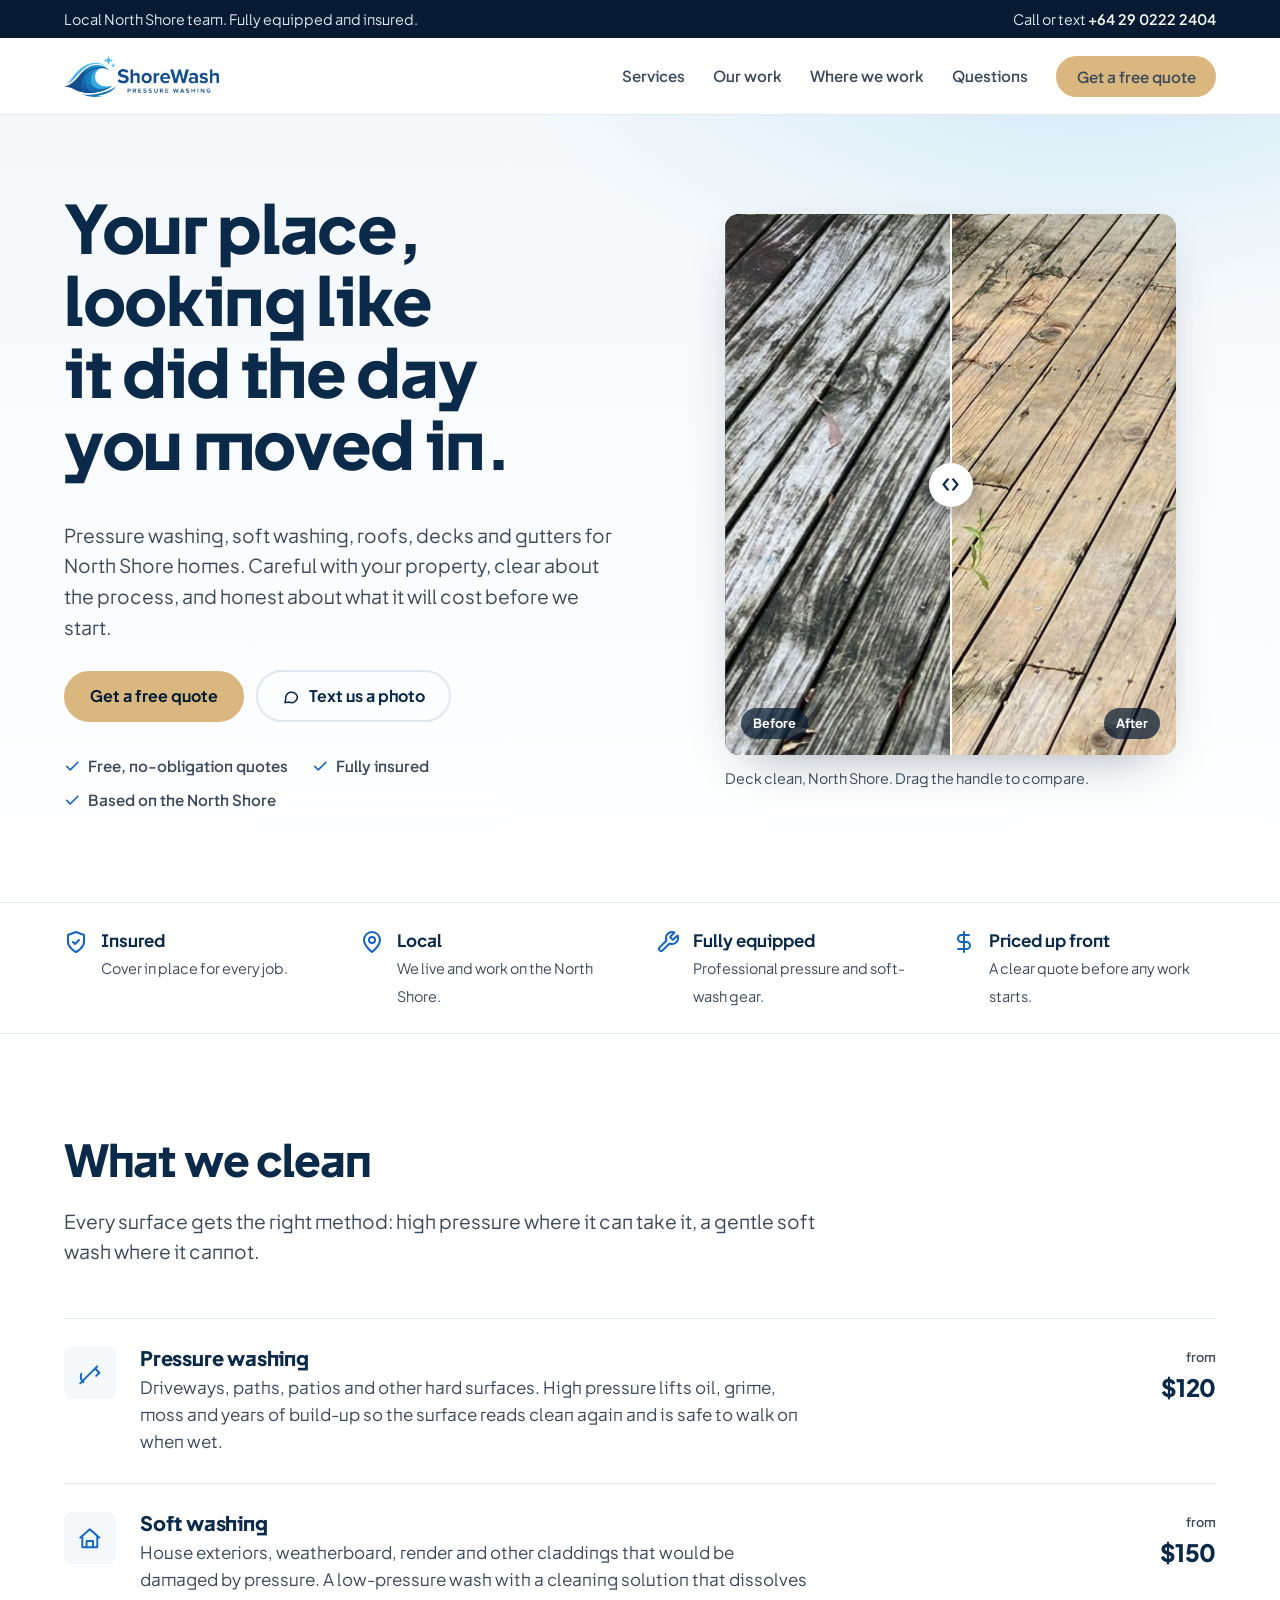
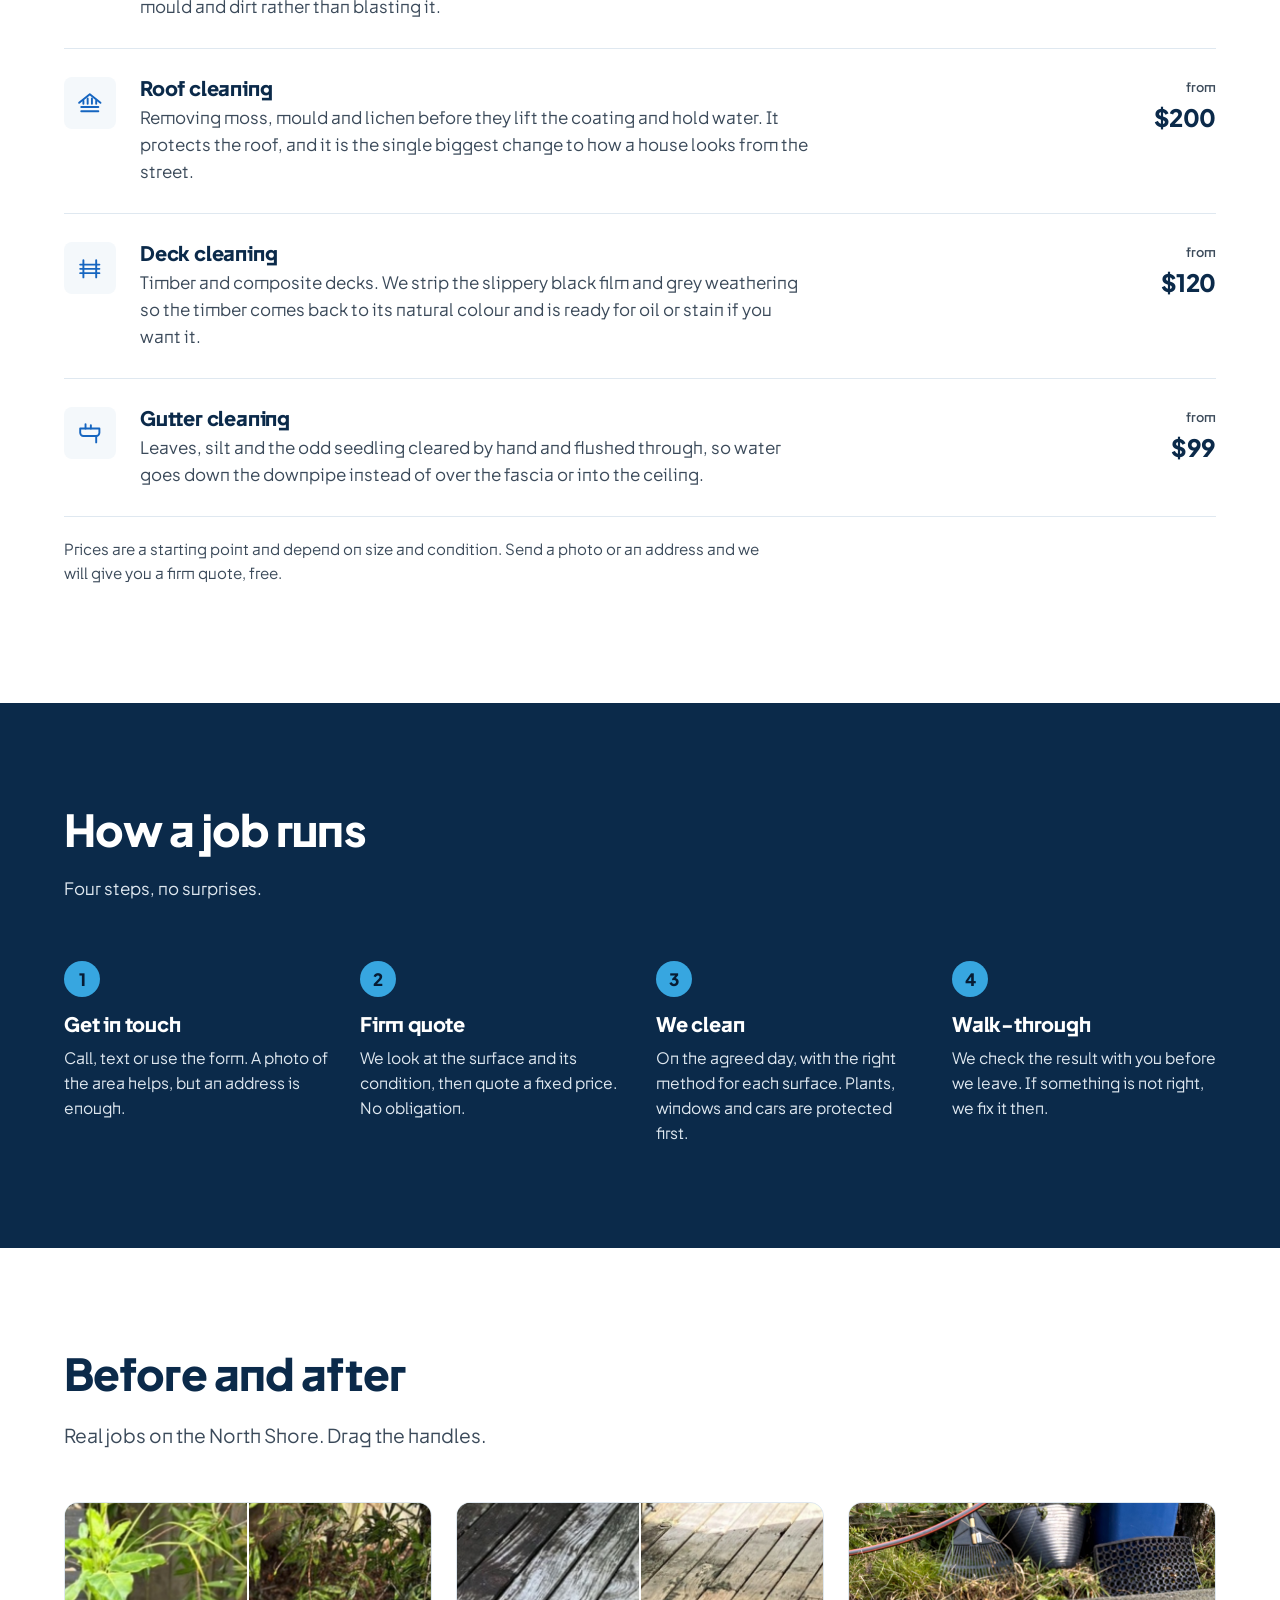
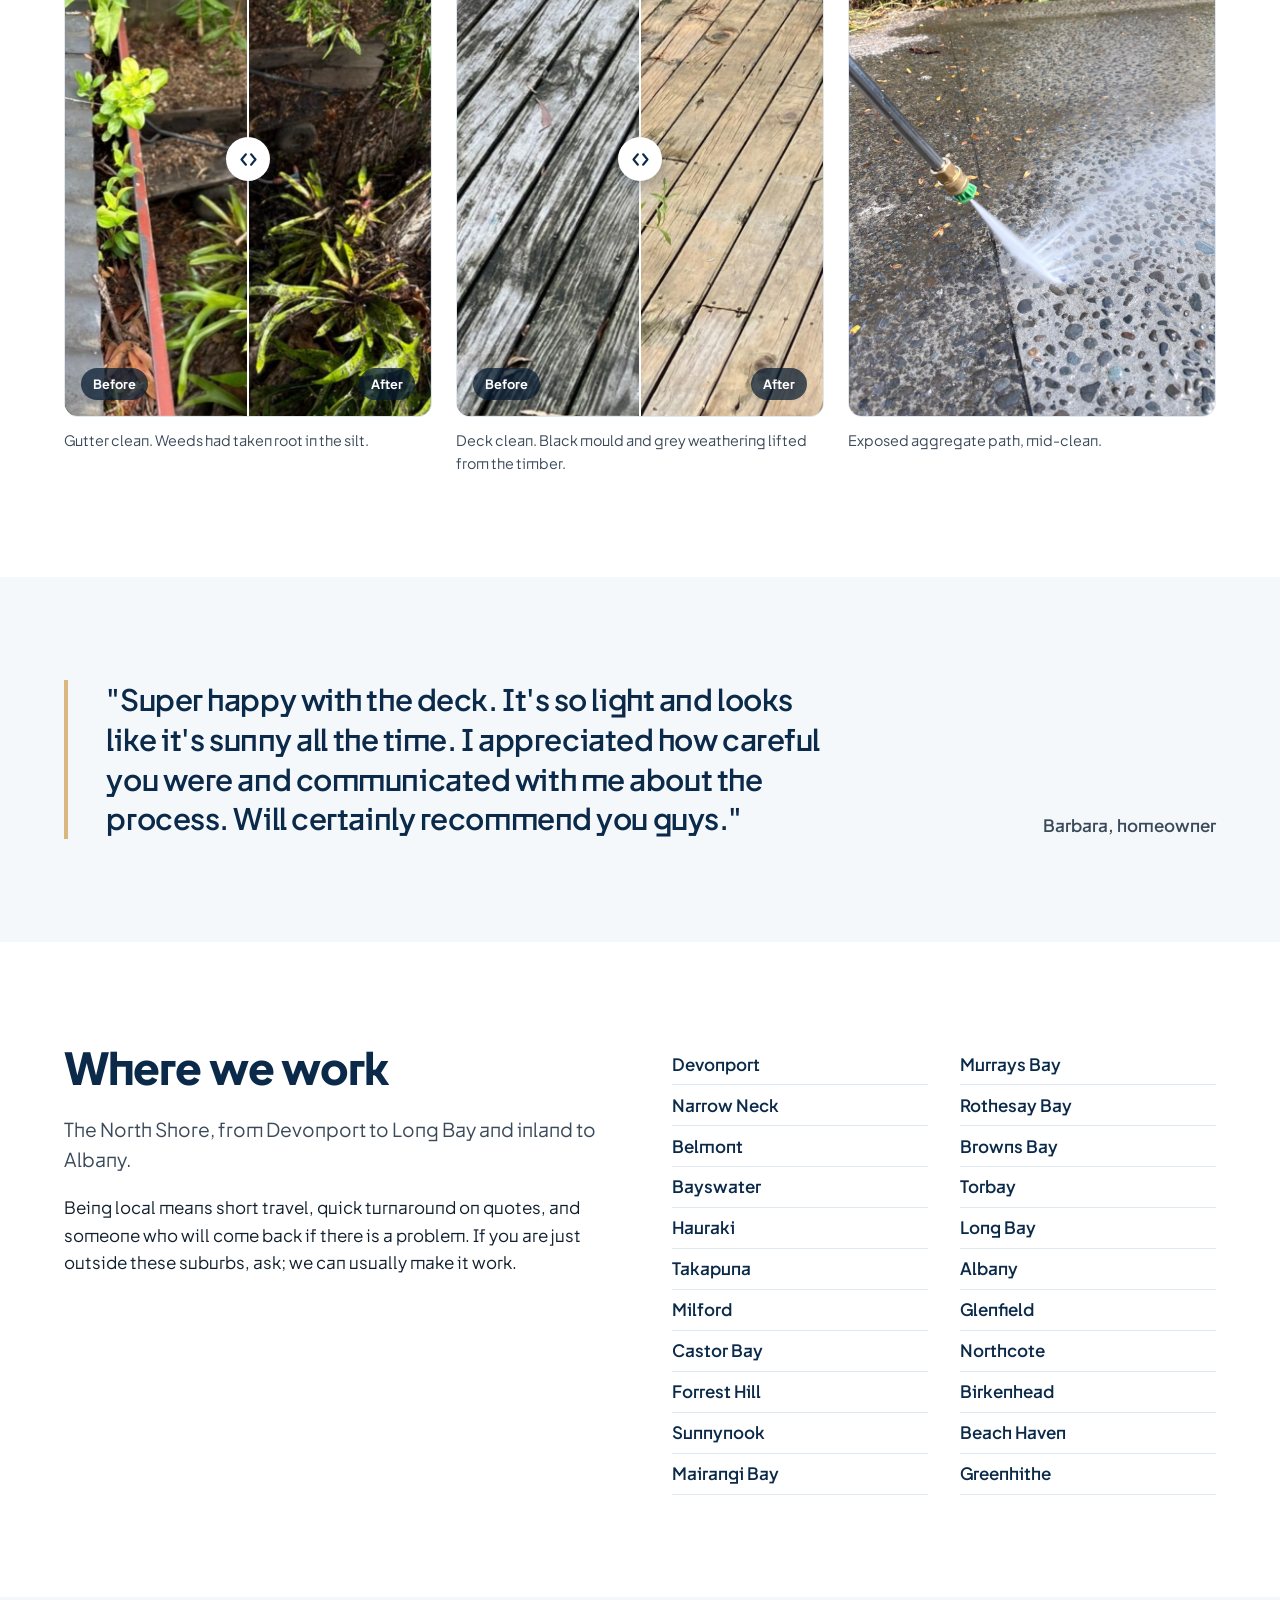
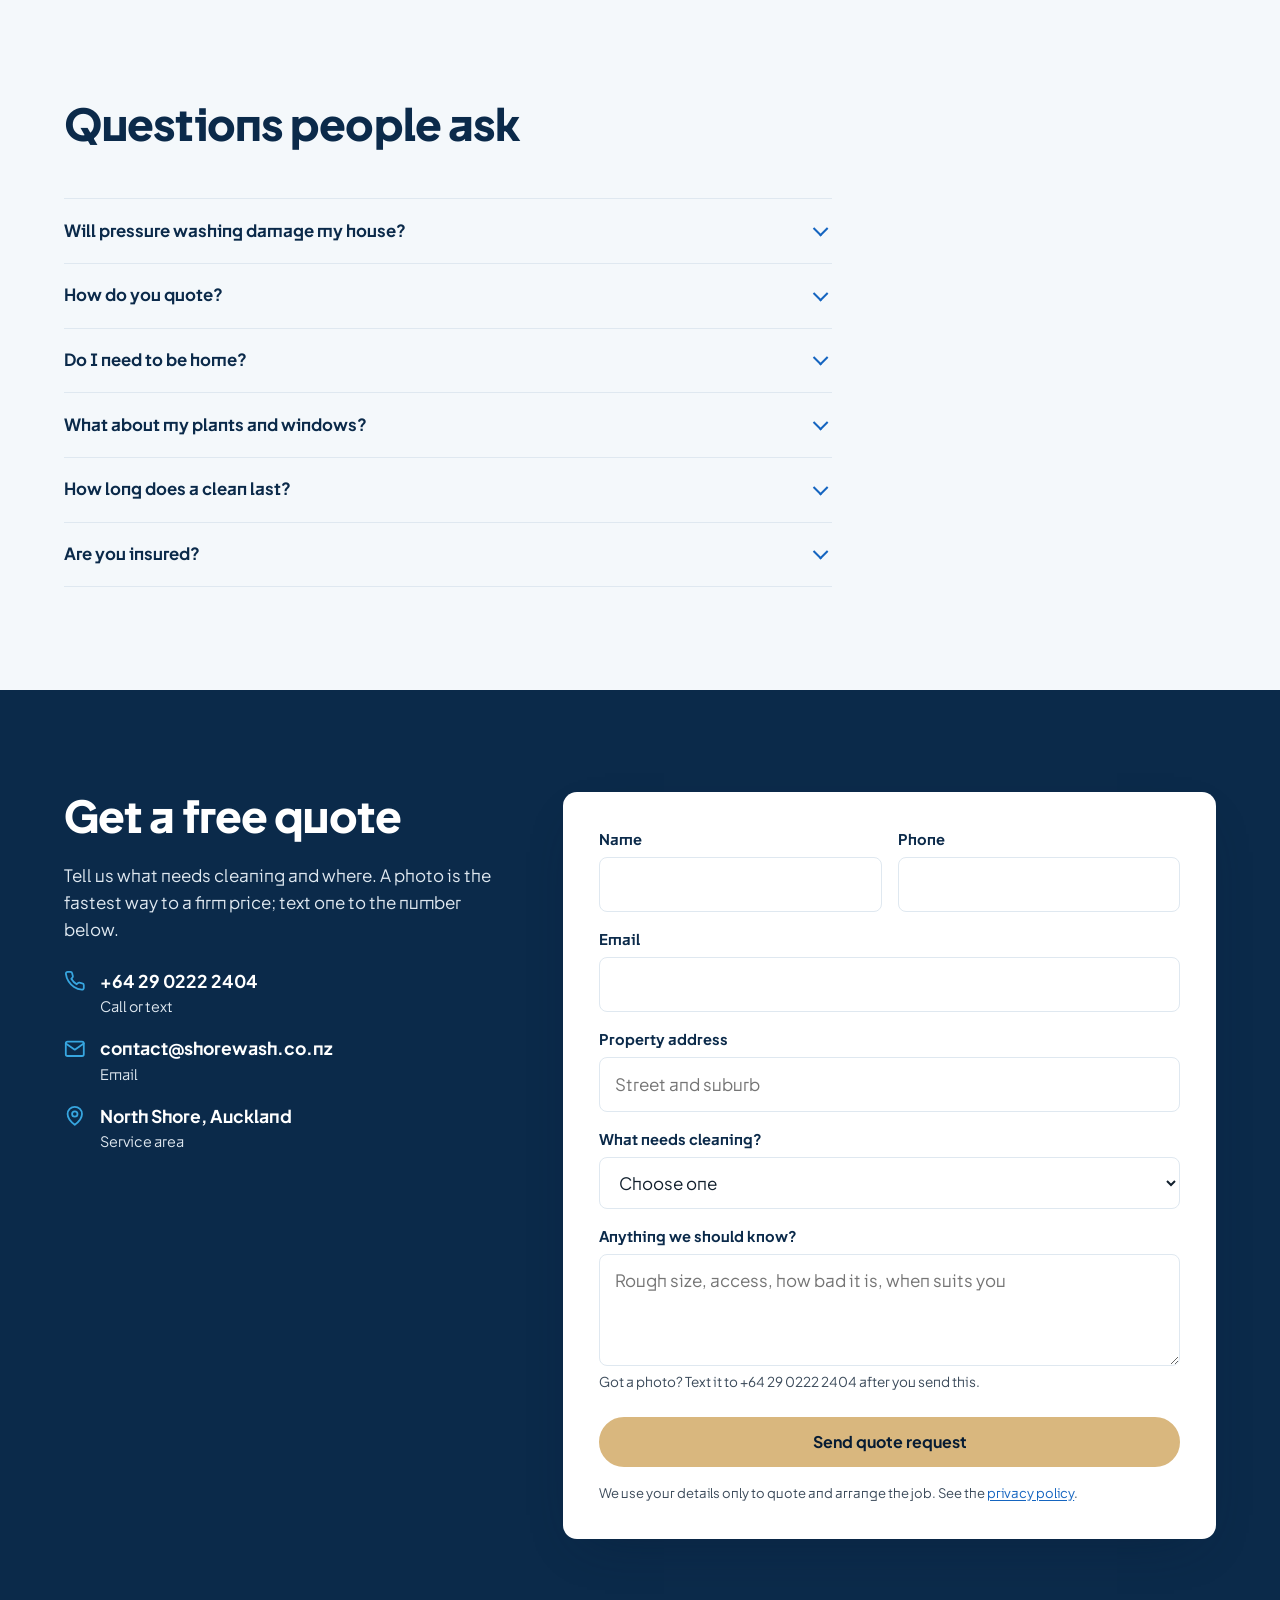
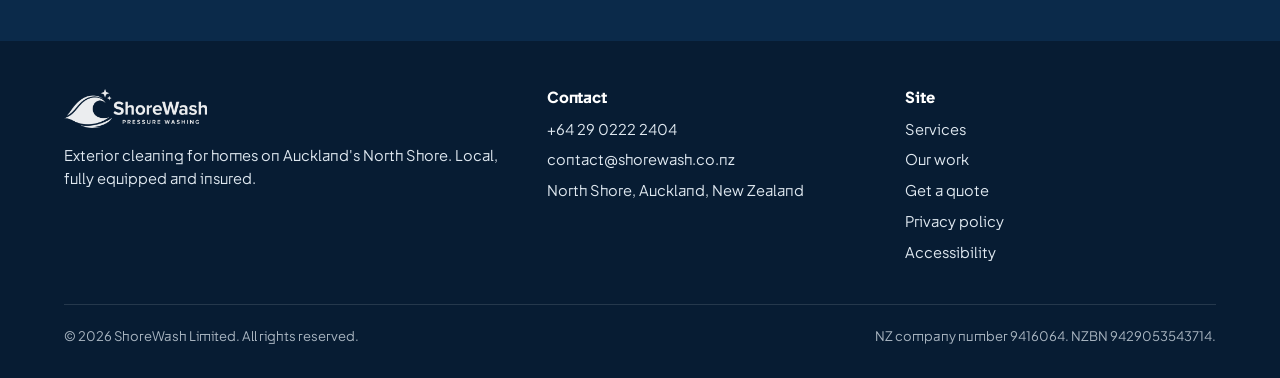
==== index.html @ 3edde154 "ShoreWash marketing site: static HTML, GitHub Pages deploy Company details, prices, testimonial and " ====
<!doctype html>
<html lang="en-NZ">
<head>
  <meta charset="utf-8">
  <meta name="viewport" content="width=device-width, initial-scale=1">
  <title>ShoreWash | Exterior cleaning on Auckland's North Shore</title>
  <meta name="description" content="Pressure washing, soft washing, roof, deck and gutter cleaning for North Shore homes. Local, fully equipped and insured. Free quotes, call or text +64 29 0222 2404.">
  <link rel="canonical" href="https://www.shorewash.co.nz/">
  <link rel="icon" href="assets/img/logo-square.png" type="image/png">
  <link rel="apple-touch-icon" href="assets/img/logo-square.png">
  <meta property="og:type" content="website">
  <meta property="og:site_name" content="ShoreWash">
  <meta property="og:title" content="ShoreWash | Exterior cleaning on Auckland's North Shore">
  <meta property="og:description" content="Pressure washing, soft washing, roofs, decks and gutters. Local North Shore team, fully equipped and insured. Free quotes.">
  <meta property="og:image" content="https://www.shorewash.co.nz/assets/img/driveway-wash.jpg">
  <meta property="og:url" content="https://www.shorewash.co.nz/">
  <meta name="twitter:card" content="summary_large_image">
  <meta name="theme-color" content="#0b2a4a">
  <link rel="preconnect" href="https://fonts.googleapis.com">
  <link rel="preconnect" href="https://fonts.gstatic.com" crossorigin>
  <link href="https://fonts.googleapis.com/css2?family=Plus+Jakarta+Sans:wght@400;500;600;700;800&display=swap" rel="stylesheet">
  <link rel="stylesheet" href="assets/site.css">
  <script type="application/ld+json">
  {
    "@context": "https://schema.org",
    "@type": "HomeAndConstructionBusiness",
    "name": "ShoreWash",
    "legalName": "ShoreWash Limited",
    "url": "https://www.shorewash.co.nz/",
    "logo": "https://www.shorewash.co.nz/assets/img/logo-square.png",
    "image": "https://www.shorewash.co.nz/assets/img/driveway-wash.jpg",
    "telephone": "+64290222404",
    "email": "contact@shorewash.co.nz",
    "priceRange": "$99 - $200+",
    "address": {
      "@type": "PostalAddress",
      "addressLocality": "North Shore",
      "addressRegion": "Auckland",
      "addressCountry": "NZ"
    },
    "areaServed": { "@type": "Place", "name": "North Shore, Auckland" },
    "identifier": [
      { "@type": "PropertyValue", "propertyID": "NZBN", "value": "9429053543714" },
      { "@type": "PropertyValue", "propertyID": "NZ Company Number", "value": "9416064" }
    ],
    "hasOfferCatalog": {
      "@type": "OfferCatalog",
      "name": "Exterior cleaning services",
      "itemListElement": [
        { "@type": "Offer", "itemOffered": { "@type": "Service", "name": "Pressure washing" }, "priceSpecification": { "@type": "PriceSpecification", "price": "120", "priceCurrency": "NZD", "minPrice": "120" } },
        { "@type": "Offer", "itemOffered": { "@type": "Service", "name": "Soft washing" }, "priceSpecification": { "@type": "PriceSpecification", "price": "150", "priceCurrency": "NZD", "minPrice": "150" } },
        { "@type": "Offer", "itemOffered": { "@type": "Service", "name": "Roof cleaning" }, "priceSpecification": { "@type": "PriceSpecification", "price": "200", "priceCurrency": "NZD", "minPrice": "200" } },
        { "@type": "Offer", "itemOffered": { "@type": "Service", "name": "Deck cleaning" }, "priceSpecification": { "@type": "PriceSpecification", "price": "120", "priceCurrency": "NZD", "minPrice": "120" } },
        { "@type": "Offer", "itemOffered": { "@type": "Service", "name": "Gutter cleaning" }, "priceSpecification": { "@type": "PriceSpecification", "price": "99", "priceCurrency": "NZD", "minPrice": "99" } }
      ]
    }
  }
  </script>
</head>
<body>

<div class="topbar">
  <div class="wrap">
    <span class="topbar-note">Local North Shore team. Fully equipped and insured.</span>
    <span>Call or text <a href="tel:+64290222404">+64 29 0222 2404</a></span>
  </div>
</div>

<header class="header">
  <div class="wrap">
    <a class="brand" href="#top" aria-label="ShoreWash home">
      <img src="assets/img/logo.png" alt="ShoreWash" width="1020" height="273">
    </a>
    <button class="nav-toggle" type="button" aria-expanded="false" aria-controls="nav">Menu</button>
    <nav class="nav" id="nav" aria-label="Main">
      <a href="#services">Services</a>
      <a href="#work">Our work</a>
      <a href="#area">Where we work</a>
      <a href="#faq">Questions</a>
      <a class="btn btn--primary" href="#quote">Get a free quote</a>
    </nav>
  </div>
</header>

<main id="top">

  <section class="hero">
    <div class="wrap">
      <div class="hero-copy">
        <h1>Your place, looking like it did the day you moved in.</h1>
        <p class="lede">Pressure washing, soft washing, roofs, decks and gutters for North Shore homes. Careful with your property, clear about the process, and honest about what it will cost before we start.</p>
        <div class="hero-actions">
          <a class="btn btn--primary" href="#quote">Get a free quote</a>
          <a class="btn btn--ghost" href="sms:+64290222404">
            <svg viewBox="0 0 24 24" fill="none" stroke="currentColor" stroke-width="2" stroke-linecap="round" stroke-linejoin="round" aria-hidden="true"><path d="M21 12a8 8 0 0 1-11.6 7.1L4 20l1.1-4.3A8 8 0 1 1 21 12z"/></svg>
            Text us a photo
          </a>
        </div>
        <ul class="hero-proof">
          <li><svg viewBox="0 0 24 24" fill="none" stroke="currentColor" stroke-width="2.2" stroke-linecap="round" stroke-linejoin="round" aria-hidden="true"><path d="M20 6 9 17l-5-5"/></svg>Free, no-obligation quotes</li>
          <li><svg viewBox="0 0 24 24" fill="none" stroke="currentColor" stroke-width="2.2" stroke-linecap="round" stroke-linejoin="round" aria-hidden="true"><path d="M20 6 9 17l-5-5"/></svg>Fully insured</li>
          <li><svg viewBox="0 0 24 24" fill="none" stroke="currentColor" stroke-width="2.2" stroke-linecap="round" stroke-linejoin="round" aria-hidden="true"><path d="M20 6 9 17l-5-5"/></svg>Based on the North Shore</li>
        </ul>
      </div>

      <figure class="hero-media">
        <div class="compare" data-compare>
          <img class="compare-after" src="assets/img/deck-after.jpg" alt="The same deck after cleaning: pale, even timber with the grain showing" width="750" height="1200" fetchpriority="high">
          <img class="compare-before" src="assets/img/deck-before.jpg" alt="A timber deck before cleaning, blackened with mould and lichen" width="750" height="1200">
          <span class="compare-label compare-label--before" aria-hidden="true">Before</span>
          <span class="compare-label compare-label--after" aria-hidden="true">After</span>
          <div class="compare-handle" aria-hidden="true"></div>
          <input class="compare-range" type="range" min="0" max="100" value="50" aria-label="Drag to compare before and after">
        </div>
        <figcaption class="compare-caption">Deck clean, North Shore. Drag the handle to compare.</figcaption>
      </figure>
    </div>
  </section>

  <section class="trust" aria-label="Why homeowners choose ShoreWash">
    <div class="wrap">
      <div class="trust-item">
        <svg viewBox="0 0 24 24" fill="none" stroke="currentColor" stroke-width="2" stroke-linecap="round" stroke-linejoin="round" aria-hidden="true"><path d="M12 22s8-4 8-10V5l-8-3-8 3v7c0 6 8 10 8 10z"/><path d="m9 12 2 2 4-4"/></svg>
        <div><strong>Insured</strong><span>Cover in place for every job.</span></div>
      </div>
      <div class="trust-item">
        <svg viewBox="0 0 24 24" fill="none" stroke="currentColor" stroke-width="2" stroke-linecap="round" stroke-linejoin="round" aria-hidden="true"><path d="M20 10c0 6-8 12-8 12s-8-6-8-12a8 8 0 0 1 16 0z"/><circle cx="12" cy="10" r="3"/></svg>
        <div><strong>Local</strong><span>We live and work on the North Shore.</span></div>
      </div>
      <div class="trust-item">
        <svg viewBox="0 0 24 24" fill="none" stroke="currentColor" stroke-width="2" stroke-linecap="round" stroke-linejoin="round" aria-hidden="true"><path d="M14.7 6.3a1 1 0 0 0 0 1.4l1.6 1.6a1 1 0 0 0 1.4 0l3.77-3.77a6 6 0 0 1-7.94 7.94l-6.91 6.91a2.12 2.12 0 0 1-3-3l6.91-6.91a6 6 0 0 1 7.94-7.94l-3.76 3.76z"/></svg>
        <div><strong>Fully equipped</strong><span>Professional pressure and soft-wash gear.</span></div>
      </div>
      <div class="trust-item">
        <svg viewBox="0 0 24 24" fill="none" stroke="currentColor" stroke-width="2" stroke-linecap="round" stroke-linejoin="round" aria-hidden="true"><path d="M12 2v20M17 5H9.5a3.5 3.5 0 0 0 0 7h5a3.5 3.5 0 0 1 0 7H6"/></svg>
        <div><strong>Priced up front</strong><span>A clear quote before any work starts.</span></div>
      </div>
    </div>
  </section>

  <section class="section" id="services">
    <div class="wrap">
      <div class="section-head">
        <h2>What we clean</h2>
        <p class="lede">Every surface gets the right method: high pressure where it can take it, a gentle soft wash where it cannot.</p>
      </div>

      <ul class="services">
        <li class="service">
          <div class="service-icon" aria-hidden="true">
            <svg viewBox="0 0 24 24" fill="none" stroke="currentColor" stroke-width="1.8" stroke-linecap="round" stroke-linejoin="round"><path d="M3 21 14 10M14 10l3-3 4 4-3 3M17 7l2-2M8 16l-2 2"/><path d="M4 12c-1 3 0 6 2 8"/></svg>
          </div>
          <div>
            <h3>Pressure washing</h3>
            <p>Driveways, paths, patios and other hard surfaces. High pressure lifts oil, grime, moss and years of build-up so the surface reads clean again and is safe to walk on when wet.</p>
          </div>
          <div class="service-price"><small>from</small><strong>$120</strong></div>
        </li>
        <li class="service">
          <div class="service-icon" aria-hidden="true">
            <svg viewBox="0 0 24 24" fill="none" stroke="currentColor" stroke-width="1.8" stroke-linecap="round" stroke-linejoin="round"><path d="M3 11 12 3l9 8"/><path d="M5 10v10h14V10"/><path d="M9 20v-6h6v6"/></svg>
          </div>
          <div>
            <h3>Soft washing</h3>
            <p>House exteriors, weatherboard, render and other claddings that would be damaged by pressure. A low-pressure wash with a cleaning solution that dissolves mould and dirt rather than blasting it.</p>
          </div>
          <div class="service-price"><small>from</small><strong>$150</strong></div>
        </li>
        <li class="service">
          <div class="service-icon" aria-hidden="true">
            <svg viewBox="0 0 24 24" fill="none" stroke="currentColor" stroke-width="1.8" stroke-linecap="round" stroke-linejoin="round"><path d="M2 12 12 4l10 8"/><path d="M6 10v3M10 8v5M14 8v5M18 10v3"/><path d="M4 16h16M4 20h16"/></svg>
          </div>
          <div>
            <h3>Roof cleaning</h3>
            <p>Removing moss, mould and lichen before they lift the coating and hold water. It protects the roof, and it is the single biggest change to how a house looks from the street.</p>
          </div>
          <div class="service-price"><small>from</small><strong>$200</strong></div>
        </li>
        <li class="service">
          <div class="service-icon" aria-hidden="true">
            <svg viewBox="0 0 24 24" fill="none" stroke="currentColor" stroke-width="1.8" stroke-linecap="round" stroke-linejoin="round"><path d="M3 9h18M3 13h18M3 17h18"/><path d="M6 5v16M18 5v16"/></svg>
          </div>
          <div>
            <h3>Deck cleaning</h3>
            <p>Timber and composite decks. We strip the slippery black film and grey weathering so the timber comes back to its natural colour and is ready for oil or stain if you want it.</p>
          </div>
          <div class="service-price"><small>from</small><strong>$120</strong></div>
        </li>
        <li class="service">
          <div class="service-icon" aria-hidden="true">
            <svg viewBox="0 0 24 24" fill="none" stroke="currentColor" stroke-width="1.8" stroke-linecap="round" stroke-linejoin="round"><path d="M3 8h18v4a3 3 0 0 1-3 3H6a3 3 0 0 1-3-3V8z"/><path d="M18 15v6"/><path d="M8 4v4M13 5v3"/></svg>
          </div>
          <div>
            <h3>Gutter cleaning</h3>
            <p>Leaves, silt and the odd seedling cleared by hand and flushed through, so water goes down the downpipe instead of over the fascia or into the ceiling.</p>
          </div>
          <div class="service-price"><small>from</small><strong>$99</strong></div>
        </li>
      </ul>
      <p class="services-note">Prices are a starting point and depend on size and condition. Send a photo or an address and we will give you a firm quote, free.</p>
    </div>
  </section>

  <section class="section section--navy" id="how">
    <div class="wrap">
      <div class="section-head">
        <h2>How a job runs</h2>
        <p>Four steps, no surprises.</p>
      </div>
      <ol class="steps">
        <li>
          <h3>Get in touch</h3>
          <p>Call, text or use the form. A photo of the area helps, but an address is enough.</p>
        </li>
        <li>
          <h3>Firm quote</h3>
          <p>We look at the surface and its condition, then quote a fixed price. No obligation.</p>
        </li>
        <li>
          <h3>We clean</h3>
          <p>On the agreed day, with the right method for each surface. Plants, windows and cars are protected first.</p>
        </li>
        <li>
          <h3>Walk-through</h3>
          <p>We check the result with you before we leave. If something is not right, we fix it then.</p>
        </li>
      </ol>
    </div>
  </section>

  <section class="section" id="work">
    <div class="wrap">
      <div class="section-head">
        <h2>Before and after</h2>
        <p class="lede">Real jobs on the North Shore. Drag the handles.</p>
      </div>
      <div class="gallery">
        <figure>
          <div class="compare" data-compare>
            <img class="compare-after" src="assets/img/gutter-after.jpg" alt="The same gutter after cleaning, clear along its full length" width="750" height="1200" loading="lazy">
            <img class="compare-before" src="assets/img/gutter-before.jpg" alt="A gutter before cleaning, full of soil with weeds growing out of it" width="750" height="1200" loading="lazy">
            <span class="compare-label compare-label--before" aria-hidden="true">Before</span>
            <span class="compare-label compare-label--after" aria-hidden="true">After</span>
            <div class="compare-handle" aria-hidden="true"></div>
            <input class="compare-range" type="range" min="0" max="100" value="50" aria-label="Drag to compare gutter before and after">
          </div>
          <figcaption>Gutter clean. Weeds had taken root in the silt.</figcaption>
        </figure>
        <figure>
          <div class="compare" data-compare>
            <img class="compare-after" src="assets/img/deck-after.jpg" alt="Deck after cleaning" width="750" height="1200" loading="lazy">
            <img class="compare-before" src="assets/img/deck-before.jpg" alt="Deck before cleaning" width="750" height="1200" loading="lazy">
            <span class="compare-label compare-label--before" aria-hidden="true">Before</span>
            <span class="compare-label compare-label--after" aria-hidden="true">After</span>
            <div class="compare-handle" aria-hidden="true"></div>
            <input class="compare-range" type="range" min="0" max="100" value="50" aria-label="Drag to compare deck before and after">
          </div>
          <figcaption>Deck clean. Black mould and grey weathering lifted from the timber.</figcaption>
        </figure>
        <figure>
          <div class="photo">
            <img src="assets/img/driveway-wash.jpg" alt="A pressure washer lance cleaning an exposed-aggregate concrete path, the cleaned strip visibly lighter" width="1600" height="1200" loading="lazy">
          </div>
          <figcaption>Exposed aggregate path, mid-clean.</figcaption>
        </figure>
      </div>
    </div>
  </section>

  <section class="section section--foam" aria-label="Testimonial">
    <div class="wrap">
      <div class="quote">
        <blockquote>"Super happy with the deck. It's so light and looks like it's sunny all the time. I appreciated how careful you were and communicated with me about the process. Will certainly recommend you guys."</blockquote>
        <cite>Barbara, homeowner</cite>
      </div>
    </div>
  </section>

  <section class="section" id="area">
    <div class="wrap area">
      <div>
        <h2>Where we work</h2>
        <p class="lede">The North Shore, from Devonport to Long Bay and inland to Albany.</p>
        <p>Being local means short travel, quick turnaround on quotes, and someone who will come back if there is a problem. If you are just outside these suburbs, ask; we can usually make it work.</p>
      </div>
      <ul class="suburbs" aria-label="Suburbs we serve">
        <li>Devonport</li>
        <li>Narrow Neck</li>
        <li>Belmont</li>
        <li>Bayswater</li>
        <li>Hauraki</li>
        <li>Takapuna</li>
        <li>Milford</li>
        <li>Castor Bay</li>
        <li>Forrest Hill</li>
        <li>Sunnynook</li>
        <li>Mairangi Bay</li>
        <li>Murrays Bay</li>
        <li>Rothesay Bay</li>
        <li>Browns Bay</li>
        <li>Torbay</li>
        <li>Long Bay</li>
        <li>Albany</li>
        <li>Glenfield</li>
        <li>Northcote</li>
        <li>Birkenhead</li>
        <li>Beach Haven</li>
        <li>Greenhithe</li>
      </ul>
    </div>
  </section>

  <section class="section section--foam" id="faq">
    <div class="wrap">
      <div class="section-head">
        <h2>Questions people ask</h2>
      </div>
      <div class="faq">
        <details>
          <summary>Will pressure washing damage my house?</summary>
          <p>Not if the right method is used. Concrete and pavers take high pressure well. Weatherboard, render, painted surfaces and roofs do not, so those get a soft wash: low pressure and a cleaning solution that does the work instead. Part of the quote is deciding which is right for each surface.</p>
        </details>
        <details>
          <summary>How do you quote?</summary>
          <p>Send a photo and an address, or just an address. For most jobs we can give a firm price from that. For larger or unusual jobs we will come and look first. Quotes are free and there is no obligation.</p>
        </details>
        <details>
          <summary>Do I need to be home?</summary>
          <p>No, as long as we can reach the area and an outside tap. Many jobs are done while the owner is at work. We will let you know when we arrive and when we finish.</p>
        </details>
        <details>
          <summary>What about my plants and windows?</summary>
          <p>Plants near the work are wet down and covered where needed, and rinsed afterwards. Windows, cars and outdoor furniture are moved or protected before we start.</p>
        </details>
        <details>
          <summary>How long does a clean last?</summary>
          <p>It depends on the surface, shade and moisture. Decks and roofs in shady, damp spots grow moss faster than sunny north-facing ones. Most customers book a clean every one to two years; we can tell you what to expect for your place.</p>
        </details>
        <details>
          <summary>Are you insured?</summary>
          <p>Yes. ShoreWash Limited is a registered New Zealand company and is insured for the work we do.</p>
        </details>
      </div>
    </div>
  </section>

  <section class="section section--navy" id="quote">
    <div class="wrap quote-grid">
      <div>
        <h2>Get a free quote</h2>
        <p>Tell us what needs cleaning and where. A photo is the fastest way to a firm price; text one to the number below.</p>
        <ul class="contact-list">
          <li>
            <svg viewBox="0 0 24 24" fill="none" stroke="currentColor" stroke-width="2" stroke-linecap="round" stroke-linejoin="round" aria-hidden="true"><path d="M22 16.9v3a2 2 0 0 1-2.2 2 19.8 19.8 0 0 1-8.6-3.1 19.5 19.5 0 0 1-6-6A19.8 19.8 0 0 1 2.1 4.2 2 2 0 0 1 4.1 2h3a2 2 0 0 1 2 1.7c.1.9.4 1.8.7 2.7a2 2 0 0 1-.5 2.1L8.1 9.8a16 16 0 0 0 6 6l1.3-1.3a2 2 0 0 1 2.1-.4c.9.3 1.8.6 2.7.7a2 2 0 0 1 1.8 2z"/></svg>
            <div><a href="tel:+64290222404">+64 29 0222 2404</a><span>Call or text</span></div>
          </li>
          <li>
            <svg viewBox="0 0 24 24" fill="none" stroke="currentColor" stroke-width="2" stroke-linecap="round" stroke-linejoin="round" aria-hidden="true"><path d="M4 4h16a2 2 0 0 1 2 2v12a2 2 0 0 1-2 2H4a2 2 0 0 1-2-2V6a2 2 0 0 1 2-2z"/><path d="m22 6-10 7L2 6"/></svg>
            <div><a href="mailto:contact@shorewash.co.nz">contact@shorewash.co.nz</a><span>Email</span></div>
          </li>
          <li>
            <svg viewBox="0 0 24 24" fill="none" stroke="currentColor" stroke-width="2" stroke-linecap="round" stroke-linejoin="round" aria-hidden="true"><path d="M20 10c0 6-8 12-8 12s-8-6-8-12a8 8 0 0 1 16 0z"/><circle cx="12" cy="10" r="3"/></svg>
            <div><a href="#area">North Shore, Auckland</a><span>Service area</span></div>
          </li>
        </ul>
      </div>

      <form class="form" action="https://formsubmit.co/contact@shorewash.co.nz" method="POST" id="quote-form">
        <input type="hidden" name="_subject" value="Quote request from shorewash.co.nz">
        <input type="hidden" name="_template" value="table">
        <input type="hidden" name="_captcha" value="false">
        <input type="hidden" name="_next" value="thanks.html" id="form-next">
        <input type="text" name="_honey" class="honey" tabindex="-1" autocomplete="off" aria-hidden="true">

        <div class="form-row">
          <div class="field">
            <label for="f-name">Name</label>
            <input id="f-name" name="name" type="text" autocomplete="name" required>
          </div>
          <div class="field">
            <label for="f-phone">Phone</label>
            <input id="f-phone" name="phone" type="tel" autocomplete="tel" inputmode="tel" required>
          </div>
        </div>
        <div class="field">
          <label for="f-email">Email</label>
          <input id="f-email" name="email" type="email" autocomplete="email" required>
        </div>
        <div class="field">
          <label for="f-address">Property address</label>
          <input id="f-address" name="address" type="text" autocomplete="street-address" placeholder="Street and suburb">
        </div>
        <div class="field">
          <label for="f-service">What needs cleaning?</label>
          <select id="f-service" name="service" required>
            <option value="" selected disabled>Choose one</option>
            <option>Pressure washing (driveway, paths, patio)</option>
            <option>Soft washing (house exterior)</option>
            <option>Roof cleaning</option>
            <option>Deck cleaning</option>
            <option>Gutter cleaning</option>
            <option>A few of these</option>
            <option>Something else</option>
          </select>
        </div>
        <div class="field">
          <label for="f-message">Anything we should know?</label>
          <textarea id="f-message" name="message" placeholder="Rough size, access, how bad it is, when suits you"></textarea>
          <span class="field-hint">Got a photo? Text it to +64 29 0222 2404 after you send this.</span>
        </div>
        <button class="btn btn--primary" type="submit">Send quote request</button>
        <p class="form-fine">We use your details only to quote and arrange the job. See the <a href="privacy.html">privacy policy</a>.</p>
      </form>
    </div>
  </section>

</main>

<footer class="footer">
  <div class="wrap">
    <div>
      <img src="assets/img/logo.png" alt="ShoreWash" width="1020" height="273">
      <p>Exterior cleaning for homes on Auckland's North Shore. Local, fully equipped and insured.</p>
    </div>
    <div>
      <h3>Contact</h3>
      <ul>
        <li><a href="tel:+64290222404">+64 29 0222 2404</a></li>
        <li><a href="mailto:contact@shorewash.co.nz">contact@shorewash.co.nz</a></li>
        <li>North Shore, Auckland, New Zealand</li>
      </ul>
    </div>
    <div>
      <h3>Site</h3>
      <ul>
        <li><a href="#services">Services</a></li>
        <li><a href="#work">Our work</a></li>
        <li><a href="#quote">Get a quote</a></li>
        <li><a href="privacy.html">Privacy policy</a></li>
        <li><a href="accessibility.html">Accessibility</a></li>
      </ul>
    </div>
    <div class="footer-legal">
      <span>&copy; 2026 ShoreWash Limited. All rights reserved.</span>
      <span>NZ company number 9416064. NZBN 9429053543714.</span>
    </div>
  </div>
</footer>

<div class="callbar" aria-label="Quick contact">
  <a class="btn btn--primary" href="tel:+64290222404">Call</a>
  <a class="btn btn--ghost on-dark" href="sms:+64290222404">Text</a>
  <a class="btn btn--ghost on-dark" href="#quote">Quote</a>
</div>

<script src="assets/site.js" defer></script>
</body>
</html>
---- assets/site.css ----
/* ShoreWash - exterior cleaning, North Shore Auckland
   Palette is taken from the logo. One warm accent (cleaned timber) and it only
   appears on the primary call to action. */

:root {
  --navy: #0b2a4a;
  --navy-deep: #071c33;
  --ocean: #1565c0;
  --wave: #37a6e0;
  --foam: #f4f8fb;
  --mist: #dfe8f0;
  --slate: #3b4a5a;
  --ink: #12202e;
  --timber: #d9b77e;
  --timber-deep: #b8934f;
  --white: #ffffff;

  --font: "Plus Jakarta Sans", "Segoe UI", system-ui, -apple-system, sans-serif;
  --measure: 64ch;
  --gutter: clamp(1.25rem, 4vw, 3rem);
  --wrap: 72rem;
  --radius: 14px;
  --radius-sm: 8px;
  --shadow: 0 18px 50px -24px rgba(7, 28, 51, 0.45);
  --ease: cubic-bezier(0.2, 0.7, 0.2, 1);
}

*, *::before, *::after { box-sizing: border-box; }

html { scroll-behavior: smooth; -webkit-text-size-adjust: 100%; }

@media (prefers-reduced-motion: reduce) {
  html { scroll-behavior: auto; }
  *, *::before, *::after { animation: none !important; transition: none !important; }
}

body {
  margin: 0;
  font-family: var(--font);
  font-size: 1.0625rem;
  line-height: 1.6;
  color: var(--ink);
  background: var(--white);
  font-feature-settings: "ss01", "cv11";
}

img { max-width: 100%; height: auto; display: block; }

a { color: var(--ocean); text-underline-offset: 0.18em; }
a:hover { color: var(--navy); }

:focus-visible {
  outline: 3px solid var(--wave);
  outline-offset: 3px;
  border-radius: 4px;
}

h1, h2, h3 {
  font-weight: 800;
  line-height: 1.08;
  letter-spacing: -0.02em;
  color: var(--navy);
  margin: 0 0 0.5em;
  text-wrap: balance;
}
h1 { font-size: clamp(2.4rem, 5.2vw, 4.25rem); }
h2 { font-size: clamp(1.9rem, 3.6vw, 2.75rem); }
h3 { font-size: 1.25rem; letter-spacing: -0.01em; }

p { margin: 0 0 1em; max-width: var(--measure); }
.lede { font-size: 1.2rem; color: var(--slate); }

.wrap {
  width: min(100% - 2 * var(--gutter), var(--wrap));
  margin-inline: auto;
}

.section { padding-block: clamp(3.5rem, 8vw, 7rem); }
[id] { scroll-margin-top: 5.5rem; }
.section--foam { background: var(--foam); }
.section--navy { background: var(--navy); color: var(--foam); }
.section--navy h2, .section--navy h3 { color: var(--white); }
.section--navy p { color: var(--mist); }

.section-head { max-width: var(--measure); margin-bottom: clamp(2rem, 4vw, 3.5rem); }
.section-head p { margin-bottom: 0; }

/* Buttons */
.btn {
  display: inline-flex;
  align-items: center;
  gap: 0.6rem;
  padding: 0.95rem 1.5rem;
  border-radius: 999px;
  font-weight: 700;
  font-size: 1rem;
  text-decoration: none;
  border: 2px solid transparent;
  cursor: pointer;
  transition: transform 0.18s var(--ease), background-color 0.18s var(--ease), color 0.18s var(--ease), border-color 0.18s var(--ease);
  white-space: nowrap;
  font-family: inherit;
  line-height: 1;
}
.btn:active { transform: translateY(1px); }
.btn--primary { background: var(--timber); color: var(--navy-deep); border-color: var(--timber); }
.btn--primary:hover { background: var(--timber-deep); border-color: var(--timber-deep); color: var(--navy-deep); }
.btn--ghost { background: transparent; color: var(--navy); border-color: var(--mist); }
.btn--ghost:hover { border-color: var(--navy); color: var(--navy); }
.section--navy .btn--ghost, .hero .btn--ghost.on-dark { color: var(--white); border-color: rgba(255,255,255,0.35); }
.section--navy .btn--ghost:hover { border-color: var(--white); }
.btn svg { width: 1.1em; height: 1.1em; flex: none; }

/* Header */
.topbar {
  background: var(--navy-deep);
  color: var(--mist);
  font-size: 0.9rem;
}
.topbar .wrap {
  display: flex;
  justify-content: space-between;
  align-items: center;
  gap: 1rem;
  min-height: 2.4rem;
}
.topbar a { color: var(--white); text-decoration: none; font-weight: 600; }
.topbar a:hover { text-decoration: underline; }
.topbar span { color: var(--mist); }

.header {
  position: sticky;
  top: 0;
  z-index: 50;
  background: rgba(255,255,255,0.92);
  backdrop-filter: saturate(160%) blur(10px);
  border-bottom: 1px solid var(--mist);
}
.header .wrap {
  display: flex;
  align-items: center;
  justify-content: space-between;
  gap: 1.5rem;
  min-height: 4.75rem;
}
.brand img { height: 2.6rem; width: auto; }
.nav { display: flex; align-items: center; gap: 1.75rem; }
.nav a {
  color: var(--slate);
  text-decoration: none;
  font-weight: 600;
  font-size: 0.95rem;
}
.nav a:hover { color: var(--navy); }
.nav .btn { padding: 0.7rem 1.15rem; font-size: 0.95rem; }
.nav-toggle {
  display: none;
  background: none;
  border: 2px solid var(--mist);
  border-radius: 999px;
  padding: 0.55rem 0.9rem;
  font: inherit;
  font-weight: 700;
  color: var(--navy);
  cursor: pointer;
}

@media (max-width: 860px) {
  .nav-toggle { display: inline-flex; }
  .nav {
    display: none;
    position: absolute;
    left: 0; right: 0; top: 100%;
    flex-direction: column;
    align-items: stretch;
    gap: 0;
    background: var(--white);
    border-bottom: 1px solid var(--mist);
    padding: 0.5rem var(--gutter) 1rem;
    box-shadow: var(--shadow);
  }
  .nav.is-open { display: flex; }
  .nav a { padding: 0.8rem 0; border-bottom: 1px solid var(--foam); }
  .nav .btn { margin-top: 0.75rem; justify-content: center; }
  .topbar .topbar-note { display: none; }
}

/* Hero */
.hero {
  background:
    radial-gradient(60rem 30rem at 85% -10%, rgba(55,166,224,0.18), transparent 60%),
    linear-gradient(180deg, var(--foam) 0%, var(--white) 100%);
  padding-block: clamp(2.5rem, 6vw, 5.5rem) clamp(3rem, 7vw, 6rem);
}
.hero .wrap {
  display: grid;
  grid-template-columns: minmax(0, 1.05fr) minmax(0, 1fr);
  gap: clamp(2rem, 5vw, 4.5rem);
  align-items: center;
}
.hero-copy h1 { margin-bottom: 0.6em; }
.hero-copy .lede { margin-bottom: 1.75rem; }
.hero-actions { display: flex; flex-wrap: wrap; gap: 0.75rem; align-items: center; }
.hero-proof {
  margin: 2rem 0 0;
  padding: 0;
  list-style: none;
  display: flex;
  flex-wrap: wrap;
  gap: 0.6rem 1.5rem;
  color: var(--slate);
  font-size: 0.95rem;
  font-weight: 600;
}
.hero-proof li { display: inline-flex; align-items: center; gap: 0.45rem; }
.hero-proof svg { width: 1.1em; height: 1.1em; color: var(--ocean); flex: none; }

@media (max-width: 860px) {
  .hero .wrap { grid-template-columns: 1fr; }
}

/* Before / after comparison. Two stacked images; the top one is clipped by a
   range input the visitor drags. Works with keyboard and touch through the
   native input. */
.compare {
  position: relative;
  aspect-ratio: 5 / 6;
  max-height: 34rem;
  border-radius: var(--radius);
  overflow: hidden;
  box-shadow: var(--shadow);
  background: var(--mist);
  --pos: 50%;
  isolation: isolate;
  margin-inline: auto;
}
@media (max-width: 860px) { .compare { max-height: none; } }
.compare img {
  position: absolute;
  inset: 0;
  width: 100%;
  height: 100%;
  object-fit: cover;
}
.compare .compare-before { clip-path: inset(0 calc(100% - var(--pos)) 0 0); }
.compare-handle {
  position: absolute;
  top: 0; bottom: 0;
  left: var(--pos);
  width: 2px;
  background: var(--white);
  transform: translateX(-1px);
  pointer-events: none;
  z-index: 2;
}
.compare-handle::after {
  content: "";
  position: absolute;
  top: 50%; left: 50%;
  width: 2.75rem; height: 2.75rem;
  transform: translate(-50%, -50%);
  border-radius: 50%;
  background: var(--white);
  box-shadow: 0 6px 20px rgba(7,28,51,0.35);
  background-image: url("data:image/svg+xml,%3Csvg xmlns='http://www.w3.org/2000/svg' viewBox='0 0 24 24' fill='none' stroke='%230b2a4a' stroke-width='2.4' stroke-linecap='round' stroke-linejoin='round'%3E%3Cpath d='M9 6l-5 6 5 6M15 6l5 6-5 6'/%3E%3C/svg%3E");
  background-size: 1.3rem;
  background-repeat: no-repeat;
  background-position: center;
}
.compare-range {
  position: absolute;
  inset: 0;
  width: 100%;
  height: 100%;
  margin: 0;
  opacity: 0;
  cursor: ew-resize;
  z-index: 3;
  -webkit-appearance: none;
  appearance: none;
  touch-action: pan-y;
}
.compare:focus-within { outline: 3px solid var(--wave); outline-offset: 3px; }
.compare-label {
  position: absolute;
  bottom: 1rem;
  z-index: 2;
  padding: 0.35rem 0.75rem;
  border-radius: 999px;
  background: rgba(7,28,51,0.72);
  color: var(--white);
  font-size: 0.8rem;
  font-weight: 700;
  pointer-events: none;
}
.compare-label--before { left: 1rem; }
.compare-label--after { right: 1rem; }
.compare-caption {
  margin: 0.75rem 0 0;
  font-size: 0.9rem;
  color: var(--slate);
}

/* Trust strip */
.trust {
  border-top: 1px solid var(--mist);
  border-bottom: 1px solid var(--mist);
  background: var(--white);
}
.trust .wrap {
  display: grid;
  grid-template-columns: repeat(4, minmax(0, 1fr));
  gap: 1rem 2rem;
  padding-block: 1.5rem;
}
.trust-item { display: flex; gap: 0.8rem; align-items: flex-start; }
.trust-item svg { width: 1.5rem; height: 1.5rem; color: var(--ocean); flex: none; margin-top: 0.15rem; }
.trust-item strong { display: block; color: var(--navy); font-weight: 700; }
.trust-item span { font-size: 0.9rem; color: var(--slate); }
@media (max-width: 860px) { .trust .wrap { grid-template-columns: repeat(2, minmax(0, 1fr)); } }
@media (max-width: 480px) { .trust .wrap { grid-template-columns: 1fr; } }

/* Services: a priced list. Rules, not cards, because these are five rows of
   the same thing and the price column is what people compare. */
.services { list-style: none; margin: 0; padding: 0; border-top: 1px solid var(--mist); }
.service {
  display: grid;
  grid-template-columns: 3.25rem minmax(0, 1fr) auto;
  gap: 1.25rem 1.5rem;
  align-items: start;
  padding: 1.75rem 0;
  border-bottom: 1px solid var(--mist);
}
.service-icon {
  width: 3.25rem; height: 3.25rem;
  border-radius: var(--radius-sm);
  background: var(--foam);
  color: var(--ocean);
  display: grid; place-items: center;
}
.service-icon svg { width: 1.6rem; height: 1.6rem; }
.service h3 { margin-bottom: 0.3rem; }
.service p { margin: 0; color: var(--slate); max-width: 56ch; }
.service-price { text-align: right; white-space: nowrap; }
.service-price small { display: block; font-size: 0.8rem; color: var(--slate); font-weight: 600; }
.service-price strong { font-size: 1.5rem; font-weight: 800; color: var(--navy); letter-spacing: -0.02em; }
.services-note { margin-top: 1.25rem; font-size: 0.95rem; color: var(--slate); }
@media (max-width: 600px) {
  .service { grid-template-columns: 3.25rem minmax(0, 1fr); }
  .service-price { grid-column: 2; text-align: left; }
  .service-price strong { font-size: 1.25rem; }
}

/* Process: this genuinely is a sequence, so it is numbered. */
.steps {
  list-style: none;
  margin: 0; padding: 0;
  display: grid;
  grid-template-columns: repeat(4, minmax(0, 1fr));
  gap: 2rem;
  counter-reset: step;
}
.steps li { counter-increment: step; position: relative; padding-top: 0.5rem; }
.steps li::before {
  content: counter(step);
  display: inline-grid;
  place-items: center;
  width: 2.25rem; height: 2.25rem;
  border-radius: 50%;
  background: var(--wave);
  color: var(--navy-deep);
  font-weight: 800;
  margin-bottom: 1rem;
}
.steps h3 { color: var(--white); }
.steps p { margin: 0; font-size: 0.98rem; }
@media (max-width: 860px) { .steps { grid-template-columns: repeat(2, minmax(0, 1fr)); } }
@media (max-width: 480px) { .steps { grid-template-columns: 1fr; } }

/* Gallery */
.gallery {
  display: grid;
  grid-template-columns: repeat(3, minmax(0, 1fr));
  gap: 1.5rem;
}
.gallery figure { margin: 0; }
.gallery .compare { aspect-ratio: 5 / 7; max-height: none; box-shadow: none; border: 1px solid var(--mist); }
.gallery .photo {
  aspect-ratio: 5 / 7;
  border-radius: var(--radius);
  overflow: hidden;
  border: 1px solid var(--mist);
}
.gallery .photo img { width: 100%; height: 100%; object-fit: cover; }
.gallery figcaption { margin-top: 0.75rem; font-size: 0.9rem; color: var(--slate); }
@media (max-width: 860px) { .gallery { grid-template-columns: 1fr; max-width: 28rem; } }

/* Testimonial */
.quote {
  display: grid;
  grid-template-columns: minmax(0, 1fr) auto;
  gap: 2rem;
  align-items: end;
  border-left: 4px solid var(--timber);
  padding-left: clamp(1.25rem, 3vw, 2.5rem);
}
.quote blockquote {
  margin: 0;
  font-size: clamp(1.35rem, 2.4vw, 1.85rem);
  font-weight: 600;
  line-height: 1.35;
  letter-spacing: -0.015em;
  color: var(--navy);
  max-width: 34ch;
  text-wrap: pretty;
}
.quote cite { font-style: normal; color: var(--slate); font-weight: 600; white-space: nowrap; }
@media (max-width: 700px) { .quote { grid-template-columns: 1fr; align-items: start; } }

/* Area */
.area {
  display: grid;
  grid-template-columns: minmax(0, 1fr) minmax(0, 1fr);
  gap: clamp(2rem, 5vw, 4rem);
  align-items: start;
}
.suburbs {
  columns: 2;
  column-gap: 2rem;
  list-style: none;
  margin: 0; padding: 0;
  font-weight: 600;
  color: var(--navy);
}
.suburbs li { padding: 0.4rem 0; border-bottom: 1px solid var(--mist); break-inside: avoid; }
@media (max-width: 760px) { .area { grid-template-columns: 1fr; } }

/* FAQ */
.faq { max-width: var(--measure); border-top: 1px solid var(--mist); }
.faq details { border-bottom: 1px solid var(--mist); }
.faq summary {
  cursor: pointer;
  list-style: none;
  padding: 1.15rem 2.5rem 1.15rem 0;
  font-weight: 700;
  color: var(--navy);
  position: relative;
  font-size: 1.05rem;
}
.faq summary::-webkit-details-marker { display: none; }
.faq summary::after {
  content: "";
  position: absolute;
  right: 0.35rem; top: 50%;
  width: 0.7rem; height: 0.7rem;
  border-right: 2px solid var(--ocean);
  border-bottom: 2px solid var(--ocean);
  transform: translateY(-70%) rotate(45deg);
  transition: transform 0.2s var(--ease);
}
.faq details[open] summary::after { transform: translateY(-30%) rotate(-135deg); }
.faq details p { padding-bottom: 1.15rem; color: var(--slate); }

/* Quote form */
.quote-grid {
  display: grid;
  grid-template-columns: minmax(0, 0.8fr) minmax(0, 1.2fr);
  gap: clamp(2rem, 5vw, 4rem);
}
.contact-list { list-style: none; margin: 1.5rem 0 0; padding: 0; display: grid; gap: 1rem; }
.contact-list li { display: flex; gap: 0.9rem; align-items: flex-start; }
.contact-list svg { width: 1.35rem; height: 1.35rem; color: var(--wave); flex: none; margin-top: 0.2rem; }
.contact-list a { color: var(--white); text-decoration: none; font-weight: 700; font-size: 1.1rem; }
.contact-list a:hover { text-decoration: underline; }
.contact-list span { display: block; font-size: 0.9rem; color: var(--mist); }

.form {
  background: var(--white);
  color: var(--ink);
  border-radius: var(--radius);
  padding: clamp(1.25rem, 3vw, 2.25rem);
  box-shadow: var(--shadow);
}
.form p { color: var(--slate); }
.form-row { display: grid; grid-template-columns: 1fr 1fr; gap: 1rem; }
.field { display: grid; gap: 0.35rem; margin-bottom: 1rem; }
.field label { font-weight: 700; font-size: 0.92rem; color: var(--navy); }
.field input, .field select, .field textarea {
  font: inherit;
  padding: 0.8rem 0.95rem;
  border: 1.5px solid var(--mist);
  border-radius: var(--radius-sm);
  background: var(--white);
  color: var(--ink);
  width: 100%;
}
.field input:focus, .field select:focus, .field textarea:focus {
  outline: none;
  border-color: var(--ocean);
  box-shadow: 0 0 0 3px rgba(21,101,192,0.18);
}
.field textarea { min-height: 7rem; resize: vertical; }
.field-hint { font-size: 0.85rem; color: var(--slate); }
.form .btn { width: 100%; justify-content: center; margin-top: 0.5rem; }
.form-fine { font-size: 0.82rem; color: var(--slate); margin: 0.9rem 0 0; }
.honey { position: absolute; left: -9999px; }
@media (max-width: 860px) { .quote-grid { grid-template-columns: 1fr; } }
@media (max-width: 520px) { .form-row { grid-template-columns: 1fr; } }

/* Footer */
.footer { background: var(--navy-deep); color: var(--mist); padding-block: 3rem 2rem; font-size: 0.92rem; }
.footer .wrap {
  display: grid;
  grid-template-columns: minmax(0, 1.4fr) minmax(0, 1fr) minmax(0, 1fr);
  gap: 2rem 3rem;
}
.footer img { height: 2.4rem; width: auto; margin-bottom: 1rem; filter: brightness(0) invert(1); opacity: 0.92; }
.footer h3 { color: var(--white); font-size: 0.95rem; margin-bottom: 0.75rem; }
.footer ul { list-style: none; margin: 0; padding: 0; display: grid; gap: 0.45rem; }
.footer a { color: var(--mist); text-decoration: none; }
.footer a:hover { color: var(--white); text-decoration: underline; }
.footer p { color: var(--mist); max-width: 40ch; }
.footer-legal {
  grid-column: 1 / -1;
  border-top: 1px solid rgba(255,255,255,0.12);
  padding-top: 1.25rem;
  margin-top: 0.5rem;
  display: flex;
  flex-wrap: wrap;
  justify-content: space-between;
  gap: 0.5rem 1.5rem;
  font-size: 0.82rem;
  color: rgba(223,232,240,0.75);
}
@media (max-width: 760px) { .footer .wrap { grid-template-columns: 1fr 1fr; } }
@media (max-width: 480px) { .footer .wrap { grid-template-columns: 1fr; } }

/* Mobile call bar: the one thing a phone visitor wants is the number. */
.callbar {
  display: none;
  position: fixed;
  left: 0; right: 0; bottom: 0;
  z-index: 60;
  background: var(--navy-deep);
  padding: 0.6rem var(--gutter) calc(0.6rem + env(safe-area-inset-bottom));
  gap: 0.6rem;
}
.callbar .btn { flex: 1; justify-content: center; }
.callbar .btn--ghost { color: var(--white); border-color: rgba(255,255,255,0.35); }
@media (max-width: 860px) {
  .callbar { display: flex; }
  body { padding-bottom: 4.5rem; }
}

/* Inner pages (privacy, accessibility, thanks) */
.page { padding-block: clamp(2.5rem, 6vw, 5rem); }
.page .wrap { max-width: var(--measure); }
.page h2 { font-size: 1.35rem; margin-top: 2rem; }
.page ul { padding-left: 1.2rem; }
.page li { margin-bottom: 0.3rem; }
.page .meta { color: var(--slate); font-size: 0.95rem; }

.sr-only {
  position: absolute; width: 1px; height: 1px; padding: 0; margin: -1px;
  overflow: hidden; clip: rect(0,0,0,0); white-space: nowrap; border: 0;
}
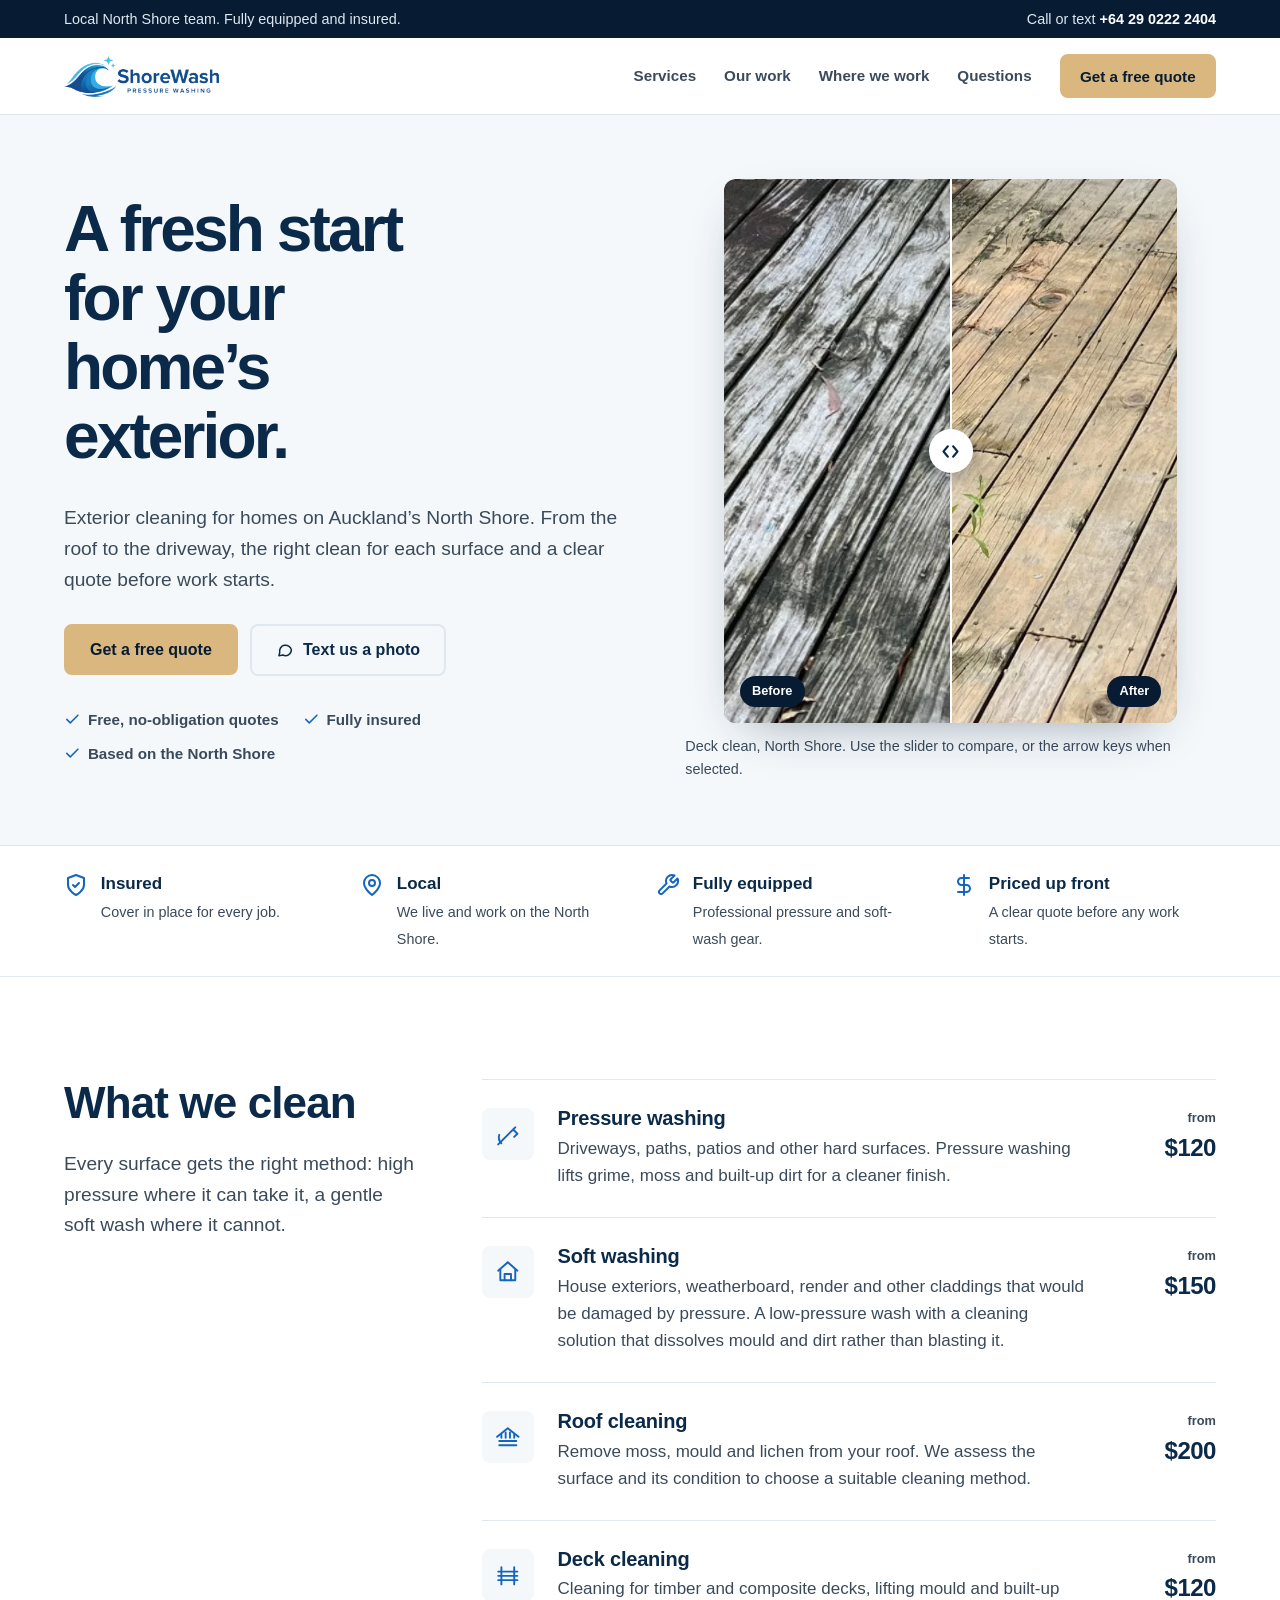
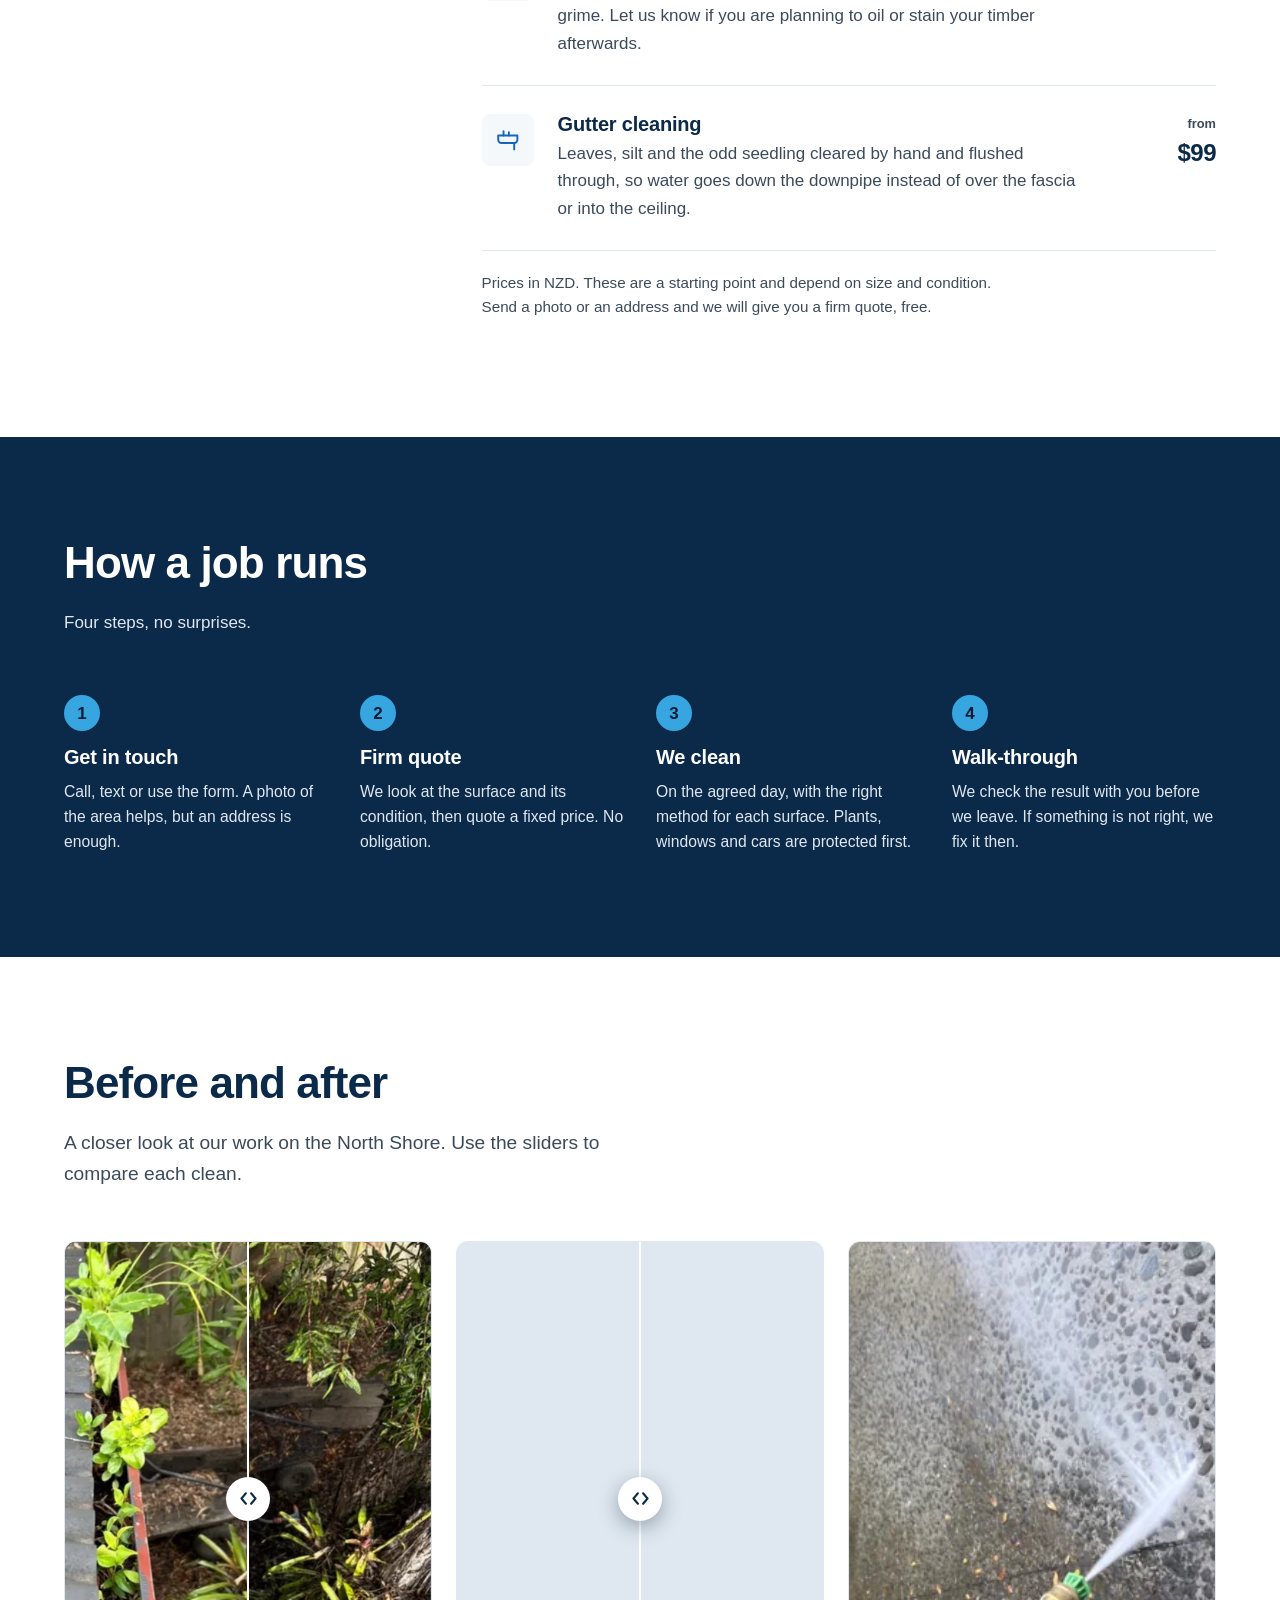
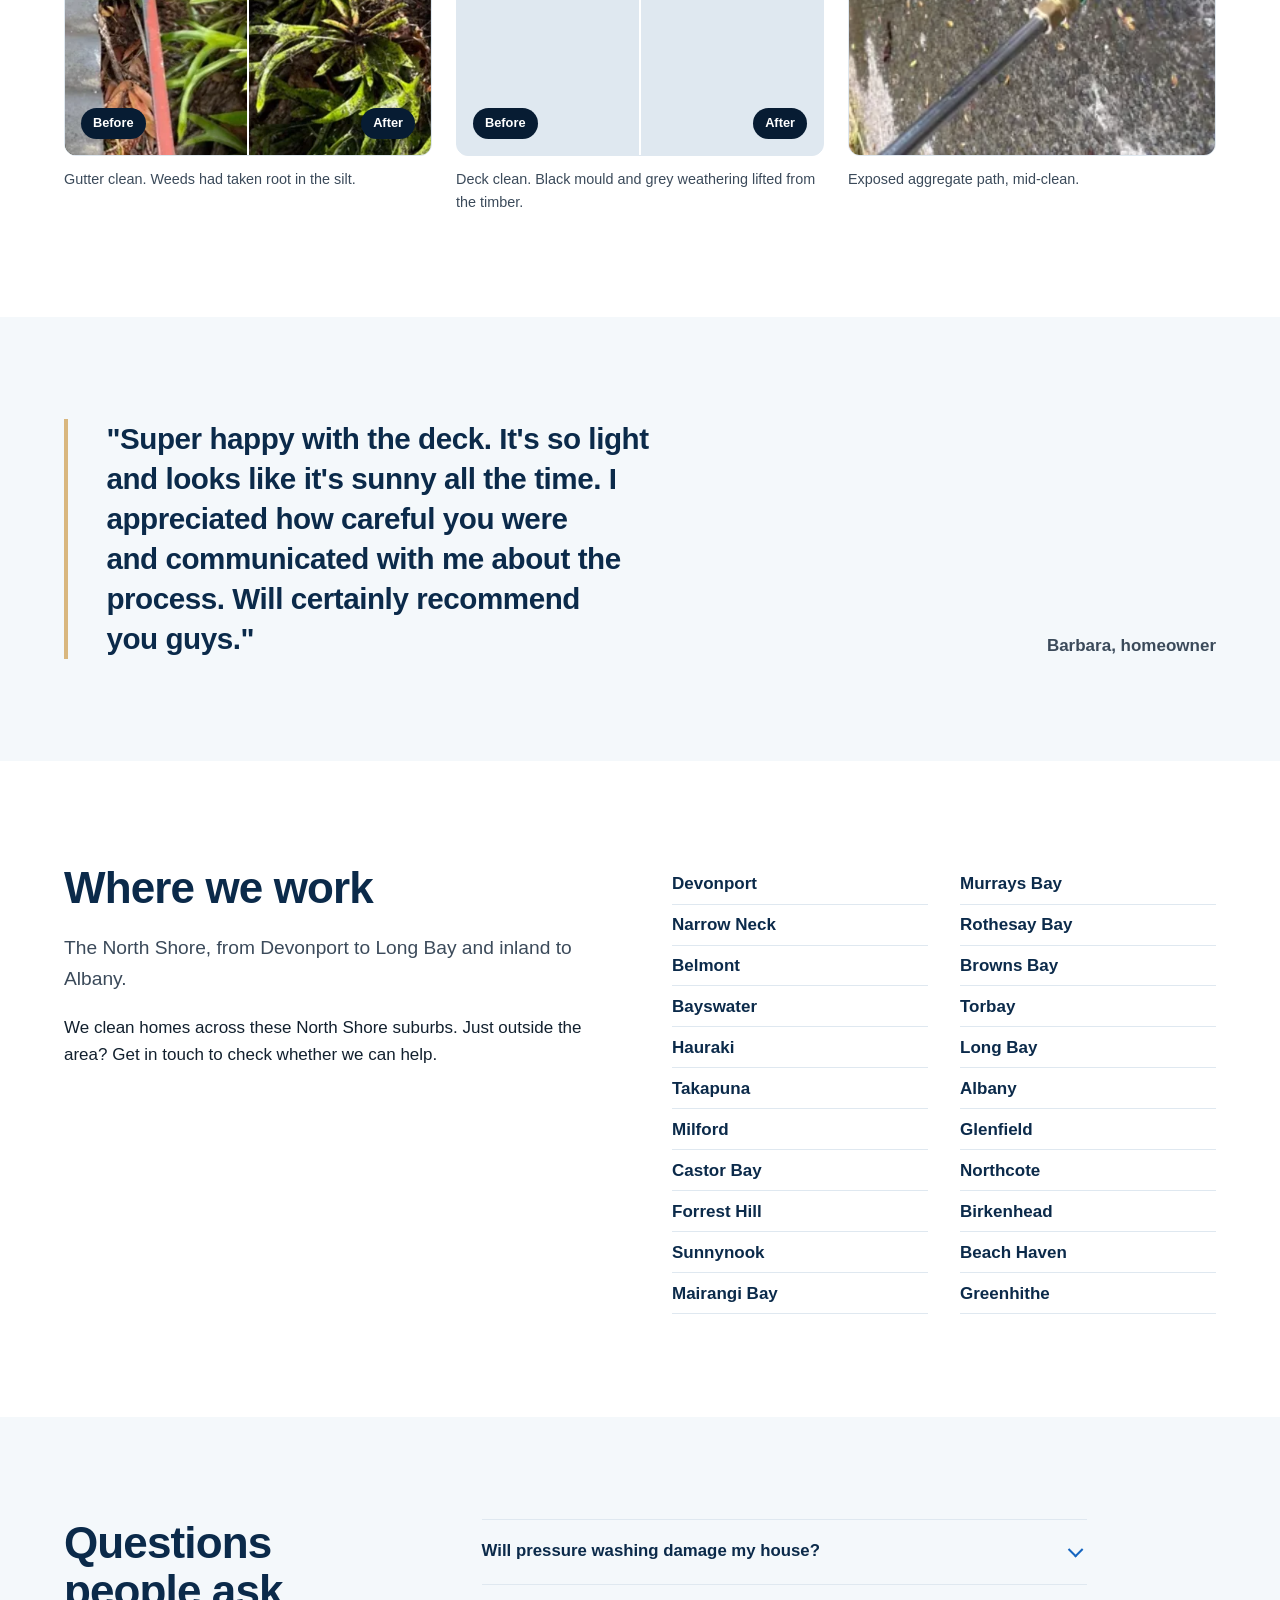
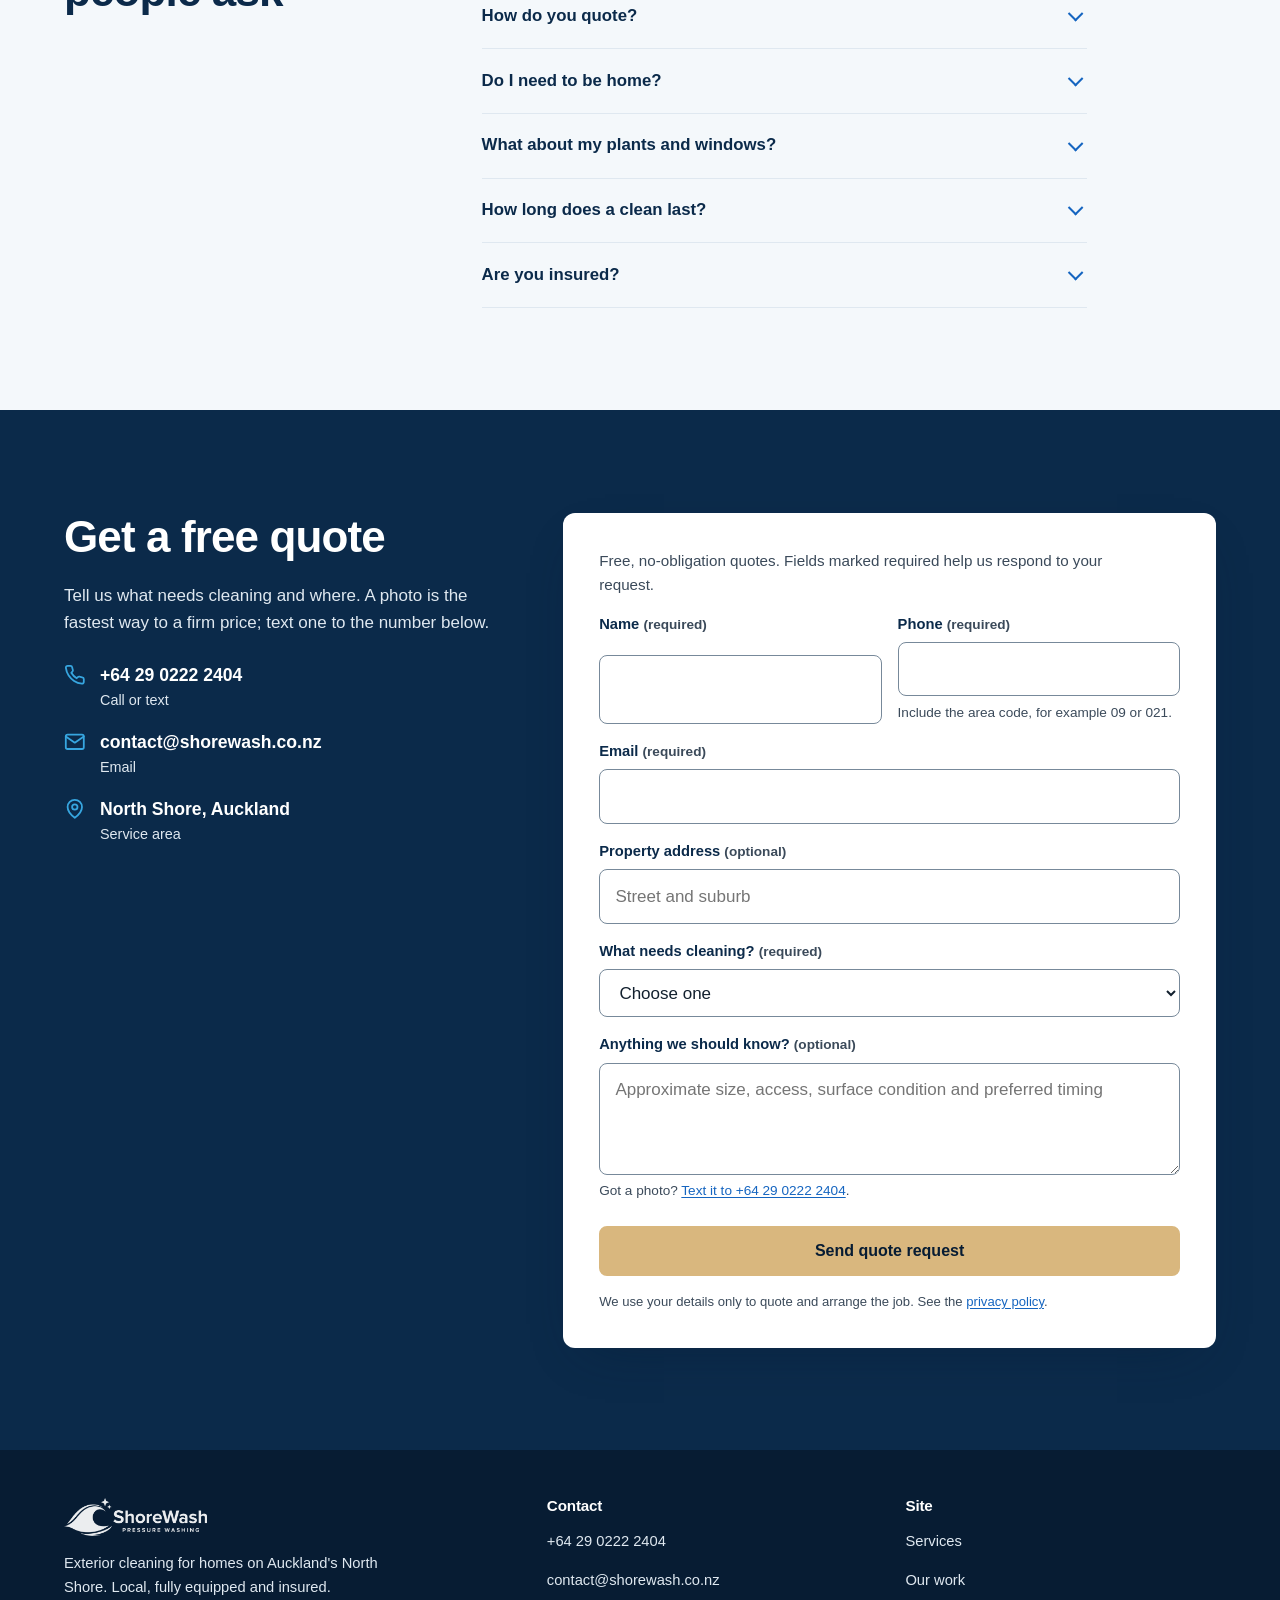
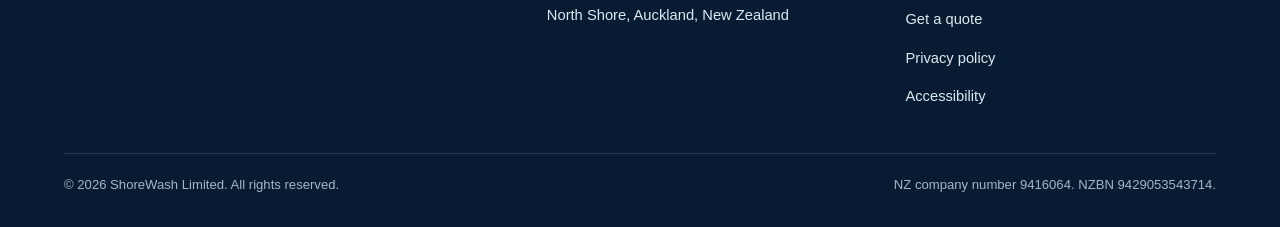
==== commit fb771e9c: "Codex pass: responsive WebP photos, local fonts, form validation, a11y and SEO polish Codex (session" ====
--- a/index.html
+++ b/index.html
@@ -13,51 +13,127 @@
   <meta property="og:title" content="ShoreWash | Exterior cleaning on Auckland's North Shore">
   <meta property="og:description" content="Pressure washing, soft washing, roofs, decks and gutters. Local North Shore team, fully equipped and insured. Free quotes.">
   <meta property="og:image" content="https://www.shorewash.co.nz/assets/img/driveway-wash.jpg">
+  <meta property="og:image:width" content="1600">
+  <meta property="og:image:height" content="1200">
+  <meta property="og:image:alt" content="Pressure washing an exposed-aggregate path">
+  <meta property="og:locale" content="en_NZ">
   <meta property="og:url" content="https://www.shorewash.co.nz/">
   <meta name="twitter:card" content="summary_large_image">
   <meta name="theme-color" content="#0b2a4a">
-  <link rel="preconnect" href="https://fonts.googleapis.com">
-  <link rel="preconnect" href="https://fonts.gstatic.com" crossorigin>
-  <link href="https://fonts.googleapis.com/css2?family=Plus+Jakarta+Sans:wght@400;500;600;700;800&display=swap" rel="stylesheet">
+  <link rel="preload" as="image" type="image/webp" href="assets/img/deck-after-750.webp" imagesrcset="assets/img/deck-after-480.webp 480w, assets/img/deck-after-750.webp 750w" imagesizes="(max-width: 860px) calc(100vw - 40px), 520px" fetchpriority="high">
+  <script>document.documentElement.classList.add("js");</script>
   <link rel="stylesheet" href="assets/site.css">
   <script type="application/ld+json">
-  {
-    "@context": "https://schema.org",
-    "@type": "HomeAndConstructionBusiness",
-    "name": "ShoreWash",
-    "legalName": "ShoreWash Limited",
-    "url": "https://www.shorewash.co.nz/",
-    "logo": "https://www.shorewash.co.nz/assets/img/logo-square.png",
-    "image": "https://www.shorewash.co.nz/assets/img/driveway-wash.jpg",
-    "telephone": "+64290222404",
-    "email": "contact@shorewash.co.nz",
-    "priceRange": "$99 - $200+",
-    "address": {
-      "@type": "PostalAddress",
-      "addressLocality": "North Shore",
-      "addressRegion": "Auckland",
-      "addressCountry": "NZ"
+{
+  "@context": "https://schema.org",
+  "@type": "HomeAndConstructionBusiness",
+  "name": "ShoreWash",
+  "legalName": "ShoreWash Limited",
+  "url": "https://www.shorewash.co.nz/",
+  "logo": "https://www.shorewash.co.nz/assets/img/logo-square.png",
+  "image": "https://www.shorewash.co.nz/assets/img/driveway-wash.jpg",
+  "telephone": "+64290222404",
+  "email": "contact@shorewash.co.nz",
+  "priceRange": "$99 - $200+",
+  "address": {
+    "@type": "PostalAddress",
+    "addressLocality": "North Shore",
+    "addressRegion": "Auckland",
+    "addressCountry": "NZ"
+  },
+  "areaServed": {
+    "@type": "Place",
+    "name": "North Shore, Auckland"
+  },
+  "identifier": [
+    {
+      "@type": "PropertyValue",
+      "propertyID": "NZBN",
+      "value": "9429053543714"
     },
-    "areaServed": { "@type": "Place", "name": "North Shore, Auckland" },
-    "identifier": [
-      { "@type": "PropertyValue", "propertyID": "NZBN", "value": "9429053543714" },
-      { "@type": "PropertyValue", "propertyID": "NZ Company Number", "value": "9416064" }
-    ],
-    "hasOfferCatalog": {
-      "@type": "OfferCatalog",
-      "name": "Exterior cleaning services",
-      "itemListElement": [
-        { "@type": "Offer", "itemOffered": { "@type": "Service", "name": "Pressure washing" }, "priceSpecification": { "@type": "PriceSpecification", "price": "120", "priceCurrency": "NZD", "minPrice": "120" } },
-        { "@type": "Offer", "itemOffered": { "@type": "Service", "name": "Soft washing" }, "priceSpecification": { "@type": "PriceSpecification", "price": "150", "priceCurrency": "NZD", "minPrice": "150" } },
-        { "@type": "Offer", "itemOffered": { "@type": "Service", "name": "Roof cleaning" }, "priceSpecification": { "@type": "PriceSpecification", "price": "200", "priceCurrency": "NZD", "minPrice": "200" } },
-        { "@type": "Offer", "itemOffered": { "@type": "Service", "name": "Deck cleaning" }, "priceSpecification": { "@type": "PriceSpecification", "price": "120", "priceCurrency": "NZD", "minPrice": "120" } },
-        { "@type": "Offer", "itemOffered": { "@type": "Service", "name": "Gutter cleaning" }, "priceSpecification": { "@type": "PriceSpecification", "price": "99", "priceCurrency": "NZD", "minPrice": "99" } }
-      ]
+    {
+      "@type": "PropertyValue",
+      "propertyID": "NZ Company Number",
+      "value": "9416064"
     }
-  }
+  ],
+  "hasOfferCatalog": {
+    "@type": "OfferCatalog",
+    "name": "Exterior cleaning services",
+    "itemListElement": [
+      {
+        "@type": "Offer",
+        "itemOffered": {
+          "@type": "Service",
+          "name": "Pressure washing",
+          "description": "Pricing from NZ$120. Final quote depends on size and condition."
+        },
+        "priceSpecification": {
+          "@type": "PriceSpecification",
+          "priceCurrency": "NZD",
+          "minPrice": "120"
+        }
+      },
+      {
+        "@type": "Offer",
+        "itemOffered": {
+          "@type": "Service",
+          "name": "Soft washing",
+          "description": "Pricing from NZ$150. Final quote depends on size and condition."
+        },
+        "priceSpecification": {
+          "@type": "PriceSpecification",
+          "priceCurrency": "NZD",
+          "minPrice": "150"
+        }
+      },
+      {
+        "@type": "Offer",
+        "itemOffered": {
+          "@type": "Service",
+          "name": "Roof cleaning",
+          "description": "Pricing from NZ$200. Final quote depends on size and condition."
+        },
+        "priceSpecification": {
+          "@type": "PriceSpecification",
+          "priceCurrency": "NZD",
+          "minPrice": "200"
+        }
+      },
+      {
+        "@type": "Offer",
+        "itemOffered": {
+          "@type": "Service",
+          "name": "Deck cleaning",
+          "description": "Pricing from NZ$120. Final quote depends on size and condition."
+        },
+        "priceSpecification": {
+          "@type": "PriceSpecification",
+          "priceCurrency": "NZD",
+          "minPrice": "120"
+        }
+      },
+      {
+        "@type": "Offer",
+        "itemOffered": {
+          "@type": "Service",
+          "name": "Gutter cleaning",
+          "description": "Pricing from NZ$99. Final quote depends on size and condition."
+        },
+        "priceSpecification": {
+          "@type": "PriceSpecification",
+          "priceCurrency": "NZD",
+          "minPrice": "99"
+        }
+      }
+    ]
+  },
+  "@id": "https://www.shorewash.co.nz/#business"
+}
   </script>
 </head>
-<body>
+<body class="has-callbar">
+<a class="skip-link" href="#top">Skip to main content</a>
 
 <div class="topbar">
   <div class="wrap">
@@ -69,7 +145,7 @@
 <header class="header">
   <div class="wrap">
     <a class="brand" href="#top" aria-label="ShoreWash home">
-      <img src="assets/img/logo.png" alt="ShoreWash" width="1020" height="273">
+      <img src="assets/img/logo.png" alt="ShoreWash" width="510" height="137">
     </a>
     <button class="nav-toggle" type="button" aria-expanded="false" aria-controls="nav">Menu</button>
     <nav class="nav" id="nav" aria-label="Main">
@@ -82,13 +158,13 @@
   </div>
 </header>
 
-<main id="top">
+<main id="top" tabindex="-1">
 
   <section class="hero">
     <div class="wrap">
       <div class="hero-copy">
-        <h1>Your place, looking like it did the day you moved in.</h1>
-        <p class="lede">Pressure washing, soft washing, roofs, decks and gutters for North Shore homes. Careful with your property, clear about the process, and honest about what it will cost before we start.</p>
+        <h1>A fresh start for your home’s exterior.</h1>
+        <p class="lede">Exterior cleaning for homes on Auckland’s North Shore. From the roof to the driveway, the right clean for each surface and a clear quote before work starts.</p>
         <div class="hero-actions">
           <a class="btn btn--primary" href="#quote">Get a free quote</a>
           <a class="btn btn--ghost" href="sms:+64290222404">
@@ -105,14 +181,14 @@
 
       <figure class="hero-media">
         <div class="compare" data-compare>
-          <img class="compare-after" src="assets/img/deck-after.jpg" alt="The same deck after cleaning: pale, even timber with the grain showing" width="750" height="1200" fetchpriority="high">
-          <img class="compare-before" src="assets/img/deck-before.jpg" alt="A timber deck before cleaning, blackened with mould and lichen" width="750" height="1200">
+          <picture><source type="image/webp" srcset="assets/img/deck-after-480.webp 480w, assets/img/deck-after-750.webp 750w" sizes="(max-width: 860px) calc(100vw - 40px), 520px"><img class="compare-after" decoding="async" src="assets/img/deck-after.jpg" alt="The same deck after cleaning: pale, even timber with the grain showing" width="750" height="1200" fetchpriority="high"></picture>
+          <picture><source type="image/webp" srcset="assets/img/deck-before-480.webp 480w, assets/img/deck-before-750.webp 750w" sizes="(max-width: 860px) calc(100vw - 40px), 520px"><img class="compare-before" decoding="async" src="assets/img/deck-before.jpg" alt="A timber deck before cleaning, blackened with mould and lichen" width="750" height="1200"></picture>
           <span class="compare-label compare-label--before" aria-hidden="true">Before</span>
           <span class="compare-label compare-label--after" aria-hidden="true">After</span>
           <div class="compare-handle" aria-hidden="true"></div>
-          <input class="compare-range" type="range" min="0" max="100" value="50" aria-label="Drag to compare before and after">
-        </div>
-        <figcaption class="compare-caption">Deck clean, North Shore. Drag the handle to compare.</figcaption>
+          <input class="compare-range" type="range" min="0" max="100" value="50" aria-label="Deck cleaning comparison">
+        </div>
+        <figcaption class="compare-caption">Deck clean, North Shore. Use the slider to compare, or the arrow keys when selected.</figcaption>
       </figure>
     </div>
   </section>
@@ -152,7 +228,7 @@
           </div>
           <div>
             <h3>Pressure washing</h3>
-            <p>Driveways, paths, patios and other hard surfaces. High pressure lifts oil, grime, moss and years of build-up so the surface reads clean again and is safe to walk on when wet.</p>
+            <p>Driveways, paths, patios and other hard surfaces. Pressure washing lifts grime, moss and built-up dirt for a cleaner finish.</p>
           </div>
           <div class="service-price"><small>from</small><strong>$120</strong></div>
         </li>
@@ -172,7 +248,7 @@
           </div>
           <div>
             <h3>Roof cleaning</h3>
-            <p>Removing moss, mould and lichen before they lift the coating and hold water. It protects the roof, and it is the single biggest change to how a house looks from the street.</p>
+            <p>Remove moss, mould and lichen from your roof. We assess the surface and its condition to choose a suitable cleaning method.</p>
           </div>
           <div class="service-price"><small>from</small><strong>$200</strong></div>
         </li>
@@ -182,7 +258,7 @@
           </div>
           <div>
             <h3>Deck cleaning</h3>
-            <p>Timber and composite decks. We strip the slippery black film and grey weathering so the timber comes back to its natural colour and is ready for oil or stain if you want it.</p>
+            <p>Cleaning for timber and composite decks, lifting mould and built-up grime. Let us know if you are planning to oil or stain your timber afterwards.</p>
           </div>
           <div class="service-price"><small>from</small><strong>$120</strong></div>
         </li>
@@ -197,7 +273,7 @@
           <div class="service-price"><small>from</small><strong>$99</strong></div>
         </li>
       </ul>
-      <p class="services-note">Prices are a starting point and depend on size and condition. Send a photo or an address and we will give you a firm quote, free.</p>
+      <p class="services-note">Prices in NZD. These are a starting point and depend on size and condition. Send a photo or an address and we will give you a firm quote, free.</p>
     </div>
   </section>
 
@@ -232,34 +308,34 @@
     <div class="wrap">
       <div class="section-head">
         <h2>Before and after</h2>
-        <p class="lede">Real jobs on the North Shore. Drag the handles.</p>
+        <p class="lede">A closer look at our work on the North Shore. Use the sliders to compare each clean.</p>
       </div>
       <div class="gallery">
         <figure>
           <div class="compare" data-compare>
-            <img class="compare-after" src="assets/img/gutter-after.jpg" alt="The same gutter after cleaning, clear along its full length" width="750" height="1200" loading="lazy">
-            <img class="compare-before" src="assets/img/gutter-before.jpg" alt="A gutter before cleaning, full of soil with weeds growing out of it" width="750" height="1200" loading="lazy">
+            <picture><source type="image/webp" srcset="assets/img/gutter-after-480.webp 480w, assets/img/gutter-after-750.webp 750w" sizes="(max-width: 860px) min(448px, calc(100vw - 40px)), 368px"><img class="compare-after" decoding="async" src="assets/img/gutter-after.jpg" alt="The same gutter after cleaning, clear along its full length" width="750" height="1200" loading="lazy"></picture>
+            <picture><source type="image/webp" srcset="assets/img/gutter-before-480.webp 480w, assets/img/gutter-before-750.webp 750w" sizes="(max-width: 860px) min(448px, calc(100vw - 40px)), 368px"><img class="compare-before" decoding="async" src="assets/img/gutter-before.jpg" alt="A gutter before cleaning, full of soil with weeds growing out of it" width="750" height="1200" loading="lazy"></picture>
             <span class="compare-label compare-label--before" aria-hidden="true">Before</span>
             <span class="compare-label compare-label--after" aria-hidden="true">After</span>
             <div class="compare-handle" aria-hidden="true"></div>
-            <input class="compare-range" type="range" min="0" max="100" value="50" aria-label="Drag to compare gutter before and after">
+            <input class="compare-range" type="range" min="0" max="100" value="50" aria-label="Gutter cleaning comparison">
           </div>
           <figcaption>Gutter clean. Weeds had taken root in the silt.</figcaption>
         </figure>
         <figure>
           <div class="compare" data-compare>
-            <img class="compare-after" src="assets/img/deck-after.jpg" alt="Deck after cleaning" width="750" height="1200" loading="lazy">
-            <img class="compare-before" src="assets/img/deck-before.jpg" alt="Deck before cleaning" width="750" height="1200" loading="lazy">
+            <picture><source type="image/webp" srcset="assets/img/deck-after-480.webp 480w, assets/img/deck-after-750.webp 750w" sizes="(max-width: 860px) min(448px, calc(100vw - 40px)), 368px"><img class="compare-after" decoding="async" src="assets/img/deck-after.jpg" alt="Cleaned timber deck with lighter boards and visible grain" width="750" height="1200" loading="lazy"></picture>
+            <picture><source type="image/webp" srcset="assets/img/deck-before-480.webp 480w, assets/img/deck-before-750.webp 750w" sizes="(max-width: 860px) min(448px, calc(100vw - 40px)), 368px"><img class="compare-before" decoding="async" src="assets/img/deck-before.jpg" alt="Timber deck with dark mould and weathering before cleaning" width="750" height="1200" loading="lazy"></picture>
             <span class="compare-label compare-label--before" aria-hidden="true">Before</span>
             <span class="compare-label compare-label--after" aria-hidden="true">After</span>
             <div class="compare-handle" aria-hidden="true"></div>
-            <input class="compare-range" type="range" min="0" max="100" value="50" aria-label="Drag to compare deck before and after">
+            <input class="compare-range" type="range" min="0" max="100" value="50" aria-label="Deck cleaning comparison">
           </div>
           <figcaption>Deck clean. Black mould and grey weathering lifted from the timber.</figcaption>
         </figure>
         <figure>
           <div class="photo">
-            <img src="assets/img/driveway-wash.jpg" alt="A pressure washer lance cleaning an exposed-aggregate concrete path, the cleaned strip visibly lighter" width="1600" height="1200" loading="lazy">
+            <picture><source type="image/webp" srcset="assets/img/driveway-wash-480.webp 480w, assets/img/driveway-wash-1600.webp 1600w" sizes="(max-width: 860px) min(448px, calc(100vw - 40px)), 368px"><img decoding="async" src="assets/img/driveway-wash.jpg" alt="A pressure washer lance cleaning an exposed-aggregate concrete path, the cleaned strip visibly lighter" width="1600" height="1200" loading="lazy"></picture>
           </div>
           <figcaption>Exposed aggregate path, mid-clean.</figcaption>
         </figure>
@@ -281,7 +357,7 @@
       <div>
         <h2>Where we work</h2>
         <p class="lede">The North Shore, from Devonport to Long Bay and inland to Albany.</p>
-        <p>Being local means short travel, quick turnaround on quotes, and someone who will come back if there is a problem. If you are just outside these suburbs, ask; we can usually make it work.</p>
+        <p>We clean homes across these North Shore suburbs. Just outside the area? Get in touch to check whether we can help.</p>
       </div>
       <ul class="suburbs" aria-label="Suburbs we serve">
         <li>Devonport</li>
@@ -369,29 +445,32 @@
         <input type="hidden" name="_subject" value="Quote request from shorewash.co.nz">
         <input type="hidden" name="_template" value="table">
         <input type="hidden" name="_captcha" value="false">
-        <input type="hidden" name="_next" value="thanks.html" id="form-next">
+        <input type="hidden" name="_next" value="https://www.shorewash.co.nz/thanks.html" id="form-next">
         <input type="text" name="_honey" class="honey" tabindex="-1" autocomplete="off" aria-hidden="true">
 
+        <p class="form-intro">Free, no-obligation quotes. Fields marked required help us respond to your request.</p>
+        <p id="form-status" class="form-status" role="status" aria-live="polite"></p>
         <div class="form-row">
           <div class="field">
-            <label for="f-name">Name</label>
-            <input id="f-name" name="name" type="text" autocomplete="name" required>
+            <label for="f-name">Name <span class="field-hint">(required)</span></label>
+            <input id="f-name" name="name" maxlength="120" pattern=".*\S.*" type="text" autocomplete="name" required>
           </div>
           <div class="field">
-            <label for="f-phone">Phone</label>
-            <input id="f-phone" name="phone" type="tel" autocomplete="tel" inputmode="tel" required>
+            <label for="f-phone">Phone <span class="field-hint">(required)</span></label>
+            <input id="f-phone" name="phone" type="tel" autocomplete="tel" inputmode="tel" minlength="7" maxlength="30" pattern="[+0-9\(\) .\-]{7,30}" aria-describedby="phone-hint" required>
+            <span class="field-hint" id="phone-hint">Include the area code, for example 09 or 021.</span>
           </div>
         </div>
         <div class="field">
-          <label for="f-email">Email</label>
+          <label for="f-email">Email <span class="field-hint">(required)</span></label>
           <input id="f-email" name="email" type="email" autocomplete="email" required>
         </div>
         <div class="field">
-          <label for="f-address">Property address</label>
+          <label for="f-address">Property address <span class="field-hint">(optional)</span></label>
           <input id="f-address" name="address" type="text" autocomplete="street-address" placeholder="Street and suburb">
         </div>
         <div class="field">
-          <label for="f-service">What needs cleaning?</label>
+          <label for="f-service">What needs cleaning? <span class="field-hint">(required)</span></label>
           <select id="f-service" name="service" required>
             <option value="" selected disabled>Choose one</option>
             <option>Pressure washing (driveway, paths, patio)</option>
@@ -404,9 +483,9 @@
           </select>
         </div>
         <div class="field">
-          <label for="f-message">Anything we should know?</label>
-          <textarea id="f-message" name="message" placeholder="Rough size, access, how bad it is, when suits you"></textarea>
-          <span class="field-hint">Got a photo? Text it to +64 29 0222 2404 after you send this.</span>
+          <label for="f-message">Anything we should know? <span class="field-hint">(optional)</span></label>
+          <textarea id="f-message" name="message" maxlength="5000" aria-describedby="photo-hint" placeholder="Approximate size, access, surface condition and preferred timing"></textarea>
+          <span class="field-hint" id="photo-hint">Got a photo? <a href="sms:+64290222404">Text it to +64 29 0222 2404</a>.</span>
         </div>
         <button class="btn btn--primary" type="submit">Send quote request</button>
         <p class="form-fine">We use your details only to quote and arrange the job. See the <a href="privacy.html">privacy policy</a>.</p>
@@ -419,7 +498,7 @@
 <footer class="footer">
   <div class="wrap">
     <div>
-      <img src="assets/img/logo.png" alt="ShoreWash" width="1020" height="273">
+      <img src="assets/img/logo.png" alt="ShoreWash" width="510" height="137">
       <p>Exterior cleaning for homes on Auckland's North Shore. Local, fully equipped and insured.</p>
     </div>
     <div>
@@ -447,11 +526,11 @@
   </div>
 </footer>
 
-<div class="callbar" aria-label="Quick contact">
+<nav class="callbar" aria-label="Quick contact">
   <a class="btn btn--primary" href="tel:+64290222404">Call</a>
   <a class="btn btn--ghost on-dark" href="sms:+64290222404">Text</a>
   <a class="btn btn--ghost on-dark" href="#quote">Quote</a>
-</div>
+</nav>
 
 <script src="assets/site.js" defer></script>
 </body>
--- a/assets/site.css
+++ b/assets/site.css
@@ -15,11 +15,11 @@
   --timber-deep: #b8934f;
   --white: #ffffff;
 
-  --font: "Plus Jakarta Sans", "Segoe UI", system-ui, -apple-system, sans-serif;
+  --font: "Avenir Next", Avenir, "Segoe UI", sans-serif;
   --measure: 64ch;
   --gutter: clamp(1.25rem, 4vw, 3rem);
   --wrap: 72rem;
-  --radius: 14px;
+  --radius: 12px;
   --radius-sm: 8px;
   --shadow: 0 18px 50px -24px rgba(7, 28, 51, 0.45);
   --ease: cubic-bezier(0.2, 0.7, 0.2, 1);
@@ -50,7 +50,8 @@
 a:hover { color: var(--navy); }
 
 :focus-visible {
-  outline: 3px solid var(--wave);
+  outline: 3px solid var(--ocean);
+  box-shadow: 0 0 0 6px var(--white);
   outline-offset: 3px;
   border-radius: 4px;
 }
@@ -91,14 +92,16 @@
   align-items: center;
   gap: 0.6rem;
   padding: 0.95rem 1.5rem;
-  border-radius: 999px;
+  border-radius: var(--radius-sm);
   font-weight: 700;
   font-size: 1rem;
   text-decoration: none;
   border: 2px solid transparent;
   cursor: pointer;
   transition: transform 0.18s var(--ease), background-color 0.18s var(--ease), color 0.18s var(--ease), border-color 0.18s var(--ease);
-  white-space: nowrap;
+  white-space: normal;
+  text-align: center;
+  min-height: 44px;
   font-family: inherit;
   line-height: 1;
 }
@@ -166,8 +169,8 @@
 }
 
 @media (max-width: 860px) {
-  .nav-toggle { display: inline-flex; }
-  .nav {
+  .js .nav-toggle { display: inline-flex; }
+  .js .nav {
     display: none;
     position: absolute;
     left: 0; right: 0; top: 100%;
@@ -179,7 +182,9 @@
     padding: 0.5rem var(--gutter) 1rem;
     box-shadow: var(--shadow);
   }
-  .nav.is-open { display: flex; }
+  .nav-ready .nav.is-open { display: flex; }
+  html:not(.js) .header .wrap { flex-wrap: wrap; padding-block: 1rem; }
+  html:not(.js) .header .nav { flex-wrap: wrap; gap: 0.75rem 1.25rem; }
   .nav a { padding: 0.8rem 0; border-bottom: 1px solid var(--foam); }
   .nav .btn { margin-top: 0.75rem; justify-content: center; }
   .topbar .topbar-note { display: none; }
@@ -187,10 +192,8 @@
 
 /* Hero */
 .hero {
-  background:
-    radial-gradient(60rem 30rem at 85% -10%, rgba(55,166,224,0.18), transparent 60%),
-    linear-gradient(180deg, var(--foam) 0%, var(--white) 100%);
-  padding-block: clamp(2.5rem, 6vw, 5.5rem) clamp(3rem, 7vw, 6rem);
+  background: var(--foam);
+  padding-block: clamp(2.5rem, 5vw, 4.5rem);
 }
 .hero .wrap {
   display: grid;
@@ -198,7 +201,8 @@
   gap: clamp(2rem, 5vw, 4.5rem);
   align-items: center;
 }
-.hero-copy h1 { margin-bottom: 0.6em; }
+.hero-copy h1 { margin-bottom: 0.5em; max-width: 12ch; font-size: clamp(2.75rem, 5vw, 4.5rem); letter-spacing: -0.045em; }
+.hero-media { margin: 0; min-width: 0; }
 .hero-copy .lede { margin-bottom: 1.75rem; }
 .hero-actions { display: flex; flex-wrap: wrap; gap: 0.75rem; align-items: center; }
 .hero-proof {
@@ -280,7 +284,8 @@
   appearance: none;
   touch-action: pan-y;
 }
-.compare:focus-within { outline: 3px solid var(--wave); outline-offset: 3px; }
+.compare:focus-within { outline: 3px solid var(--ocean);
+  box-shadow: 0 0 0 6px var(--white); outline-offset: 3px; }
 .compare-label {
   position: absolute;
   bottom: 1rem;
@@ -391,6 +396,7 @@
   overflow: hidden;
   border: 1px solid var(--mist);
 }
+.gallery .photo picture { display: block; width: 100%; height: 100%; }
 .gallery .photo img { width: 100%; height: 100%; object-fit: cover; }
 .gallery figcaption { margin-top: 0.75rem; font-size: 0.9rem; color: var(--slate); }
 @media (max-width: 860px) { .gallery { grid-template-columns: 1fr; max-width: 28rem; } }
@@ -488,16 +494,16 @@
 .field input, .field select, .field textarea {
   font: inherit;
   padding: 0.8rem 0.95rem;
-  border: 1.5px solid var(--mist);
+  border: 1.5px solid #77899a;
   border-radius: var(--radius-sm);
   background: var(--white);
   color: var(--ink);
   width: 100%;
 }
 .field input:focus, .field select:focus, .field textarea:focus {
-  outline: none;
+  outline: 2px solid var(--ocean);
+  outline-offset: 2px;
   border-color: var(--ocean);
-  box-shadow: 0 0 0 3px rgba(21,101,192,0.18);
 }
 .field textarea { min-height: 7rem; resize: vertical; }
 .field-hint { font-size: 0.85rem; color: var(--slate); }
@@ -549,7 +555,8 @@
 .callbar .btn--ghost { color: var(--white); border-color: rgba(255,255,255,0.35); }
 @media (max-width: 860px) {
   .callbar { display: flex; }
-  body { padding-bottom: 4.5rem; }
+  .has-callbar { padding-bottom: calc(4.5rem + env(safe-area-inset-bottom)); }
+  html { scroll-padding-bottom: 6rem; }
 }
 
 /* Inner pages (privacy, accessibility, thanks) */
@@ -564,3 +571,54 @@
   position: absolute; width: 1px; height: 1px; padding: 0; margin: -1px;
   overflow: hidden; clip: rect(0,0,0,0); white-space: nowrap; border: 0;
 }
+
+/* Progressive enhancement leaves navigation and photographs usable without JS. */
+.skip-link { position: fixed; left: 1rem; top: 1rem; z-index: 100; padding: 0.75rem 1rem; background: var(--white); color: var(--navy); transform: translateY(-200%); }
+.skip-link:focus { transform: none; }
+.nav .btn--primary { color: var(--navy-deep); }
+.nav-toggle { min-height: 44px; }
+.compare:not(.compare-ready) { display: flex; }
+.compare:not(.compare-ready) picture { width: 50%; min-width: 0; }
+.compare:not(.compare-ready) picture:first-child { order: 2; }
+.compare:not(.compare-ready) img { position: static; height: 100%; clip-path: none; }
+.compare:not(.compare-ready) .compare-range,
+.compare:not(.compare-ready) .compare-handle { display: none; }
+.compare-ready .compare-range::-webkit-slider-thumb { -webkit-appearance: none; width: 2px; height: 100%; }
+.compare-ready .compare-range::-moz-range-thumb { width: 2px; height: 100%; border: 0; }
+.compare-label { background: var(--navy-deep); }
+.form-intro { font-size: 0.95rem; }
+.form-status { min-height: 1.6em; font-weight: 600; font-size: 0.95rem; }
+.form-status:empty { display: none; }
+.field { min-width: 0; }
+.field [aria-invalid="true"] { border-color: #a52828; }
+.form .field-error { color: #a52828; font-size: 0.85rem; margin: 0; }
+.form .field-error:empty { display: none; }
+.btn:disabled { cursor: wait; opacity: 0.75; }
+.contact-list a, .footer a { overflow-wrap: anywhere; }
+.footer li a { display: inline-block; padding-block: 0.25rem; }
+.page h1 { font-size: clamp(2.25rem, 5vw, 3.5rem); }
+@media (min-width: 861px) {
+  #services .wrap, #faq .wrap { display: grid; grid-template-columns: 0.65fr 1.35fr; gap: 0 4rem; align-items: start; }
+  #services .section-head, #faq .section-head { position: sticky; top: 7rem; }
+  .services-note { grid-column: 2; }
+}
+@media (max-width: 860px) {
+  .hero-media { width: 100%; max-width: 36rem; }
+  .hero .compare { aspect-ratio: 1 / 1; }
+  .hero-copy h1 { max-width: 16ch; }
+  .gallery { margin-inline: auto; }
+}
+@media (max-width: 600px) {
+  .service { grid-template-columns: minmax(0, 1fr) auto; gap: 1rem; }
+  .service-icon { display: none; }
+  .service-price { grid-column: 2; grid-row: 1; text-align: right; }
+  .service h3 { font-size: 1.15rem; }
+  .hero-proof { gap: 0.5rem; flex-direction: column; margin-top: 1.5rem; }
+  .hero-actions { align-items: stretch; }
+  .hero-actions .btn { justify-content: center; }
+}
+@media (forced-colors: active) {
+  .compare:focus-within { outline: 3px solid Highlight; }
+  .compare-handle { background: CanvasText; }
+  .btn { border: 2px solid ButtonText; }
+}
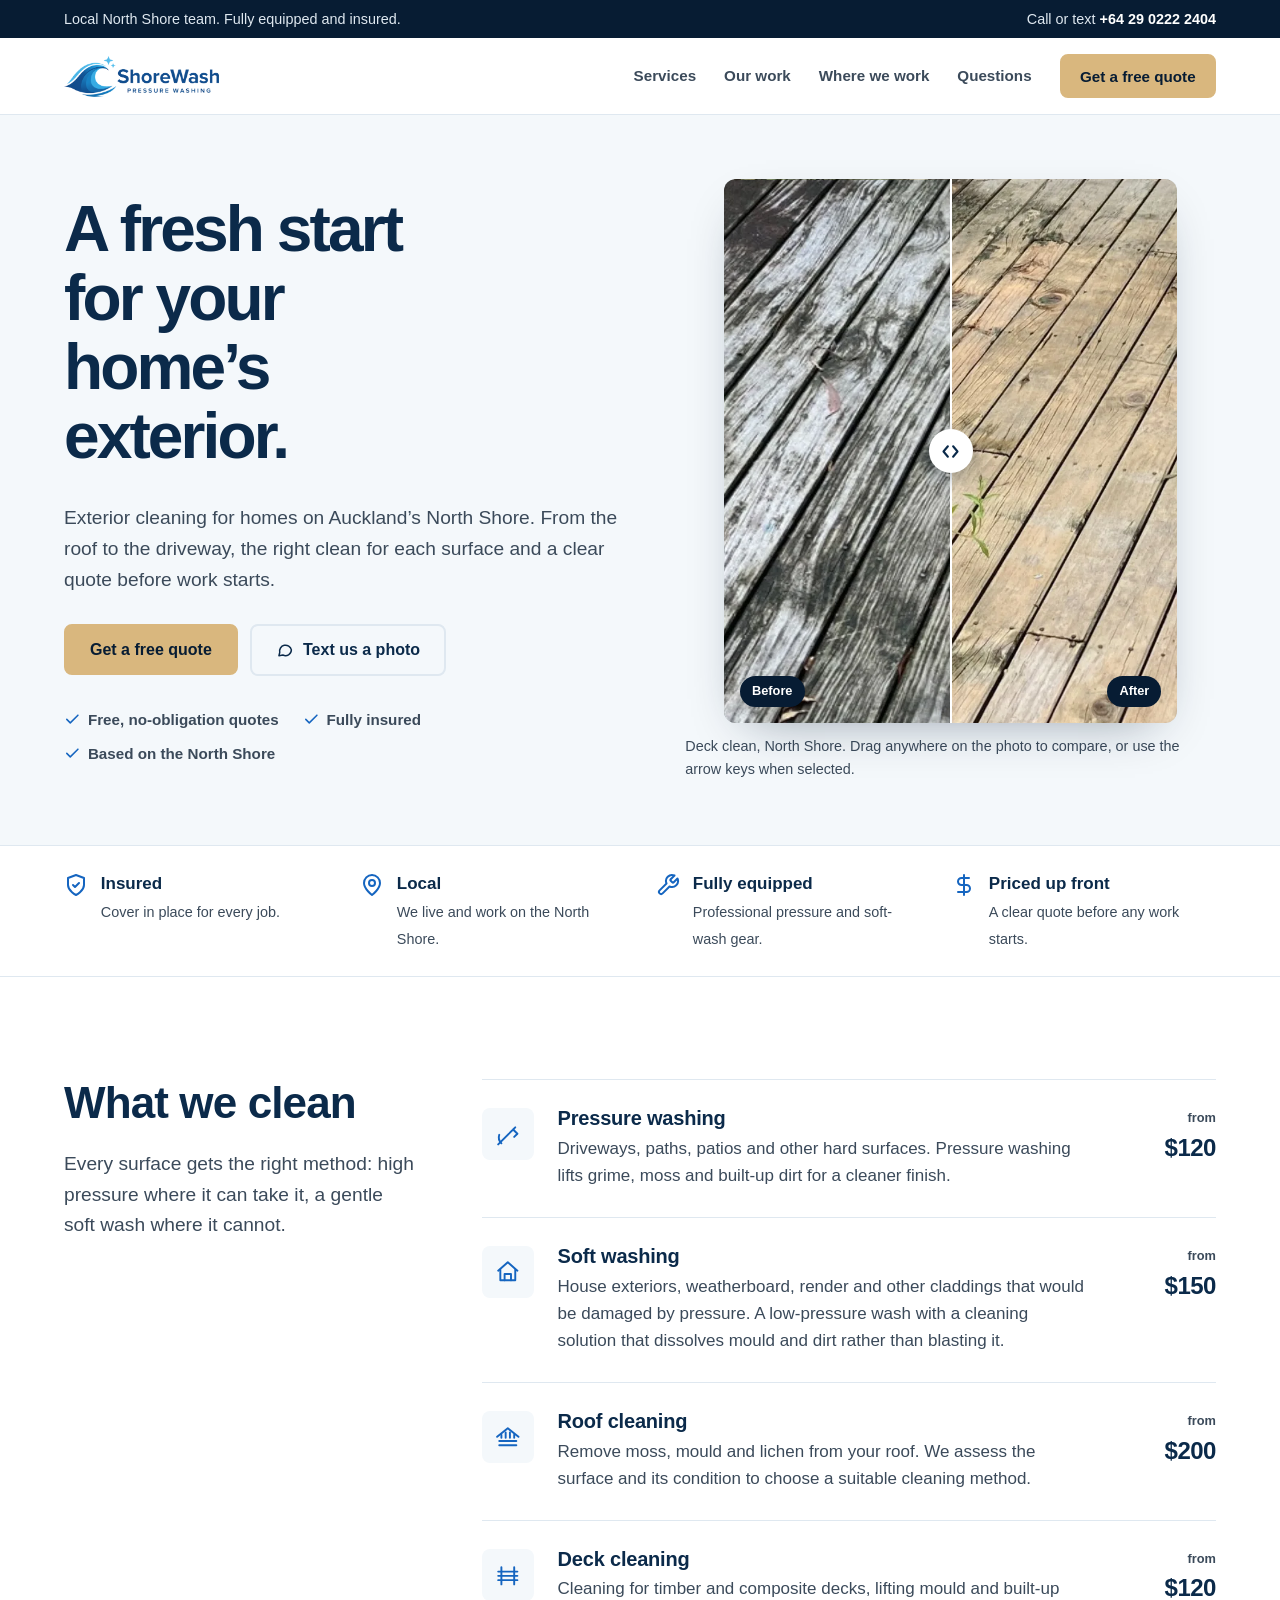
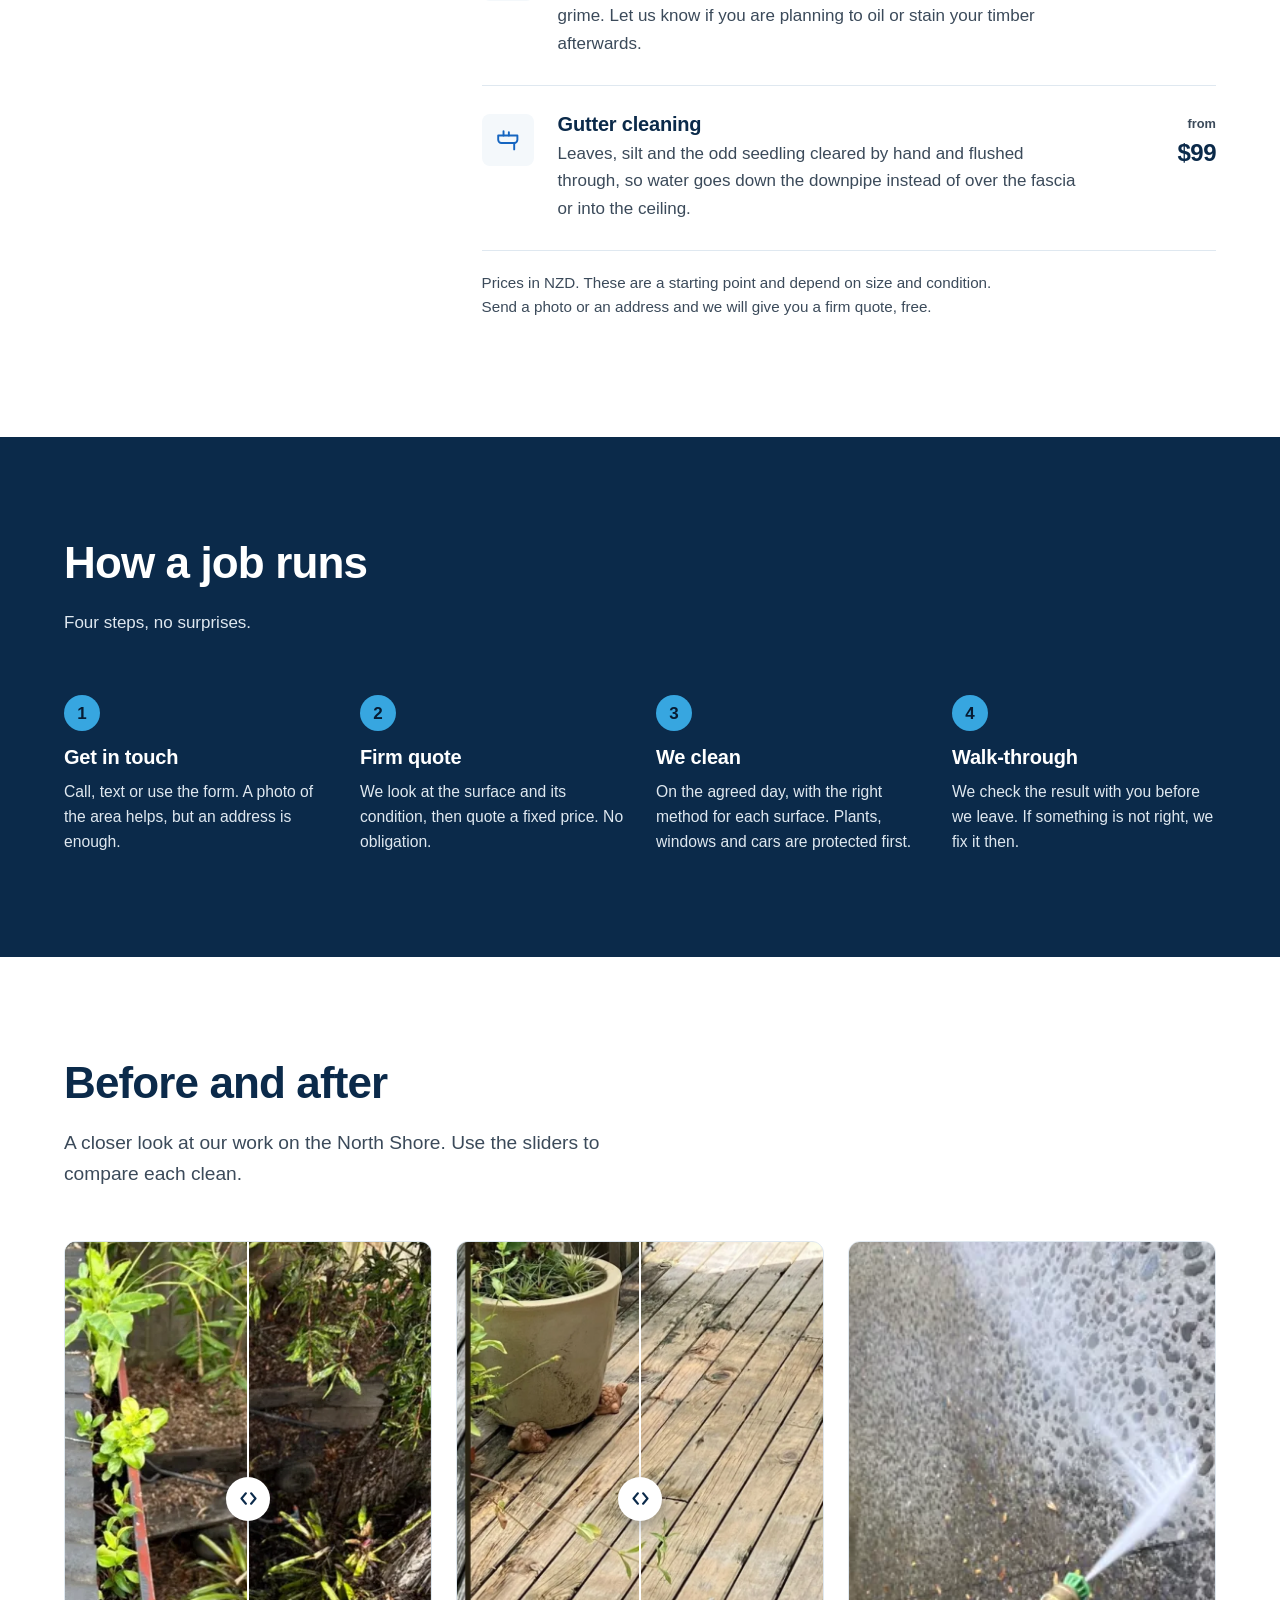
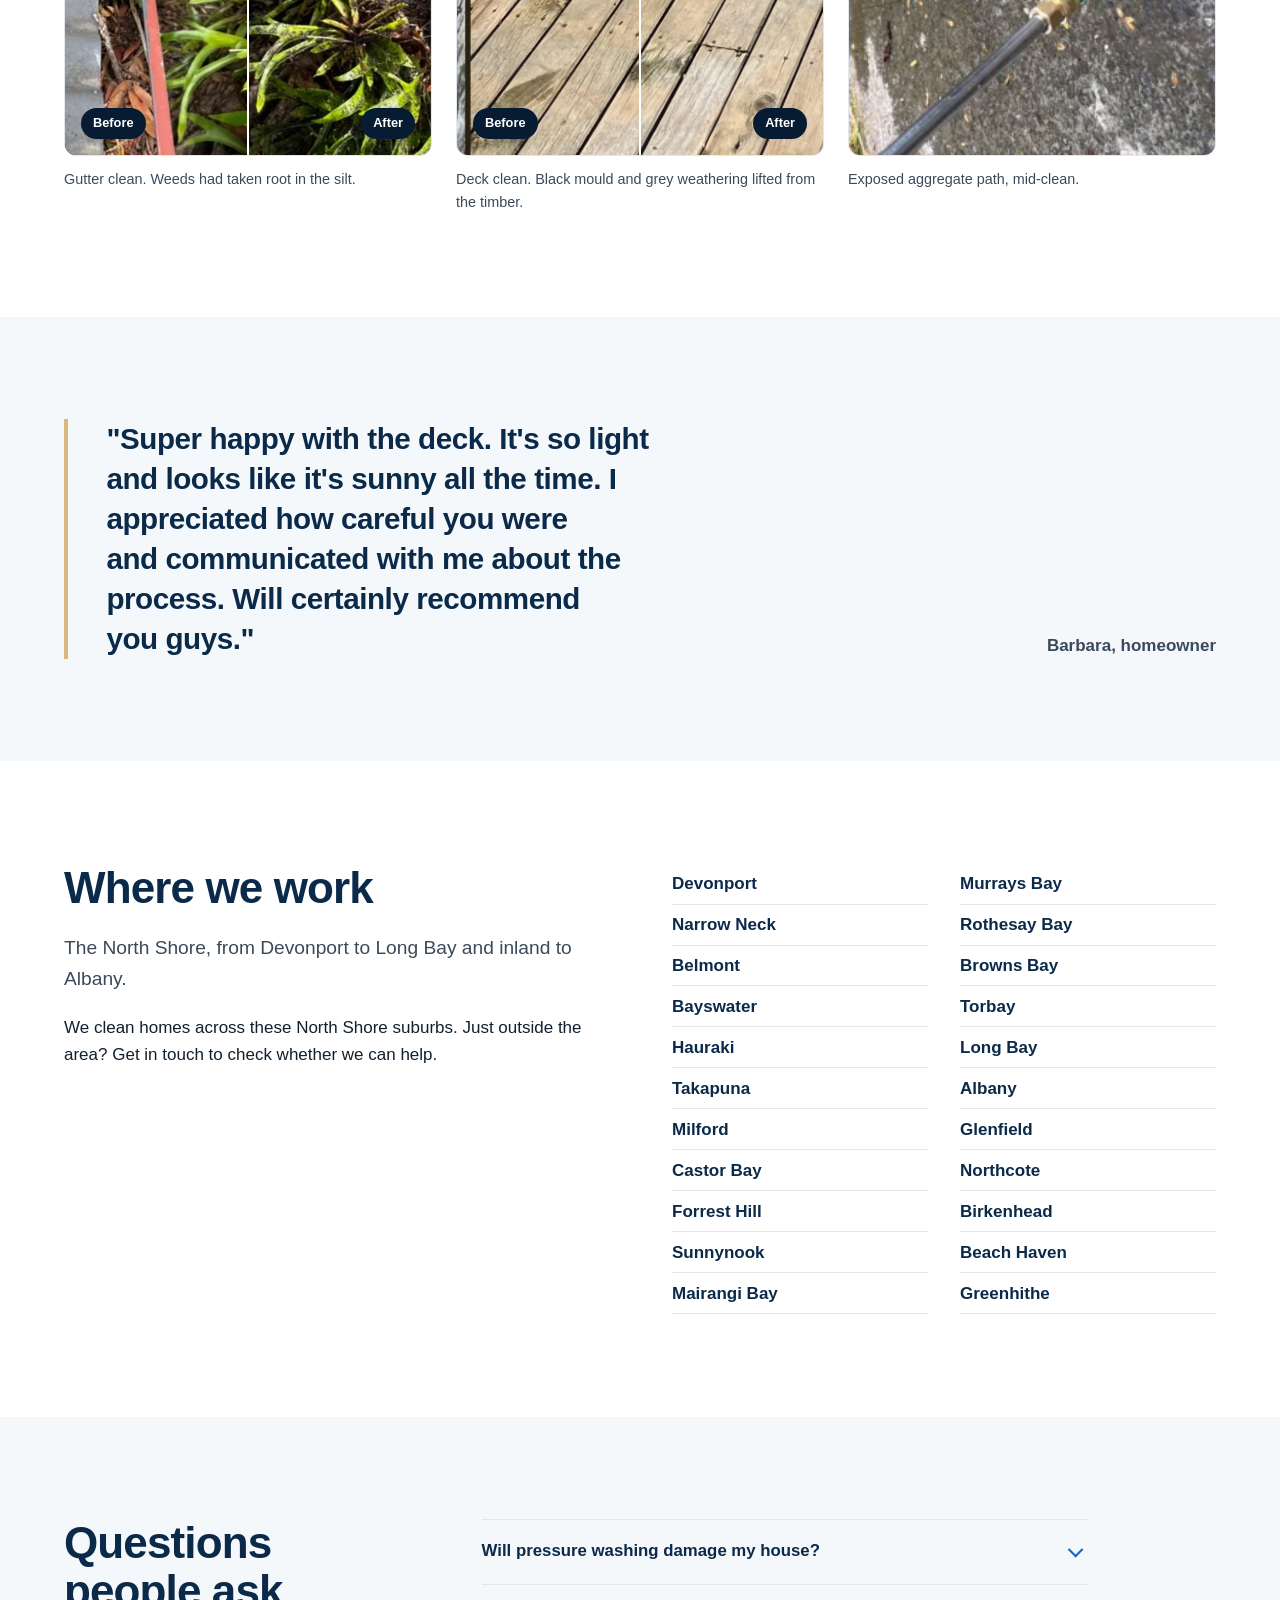
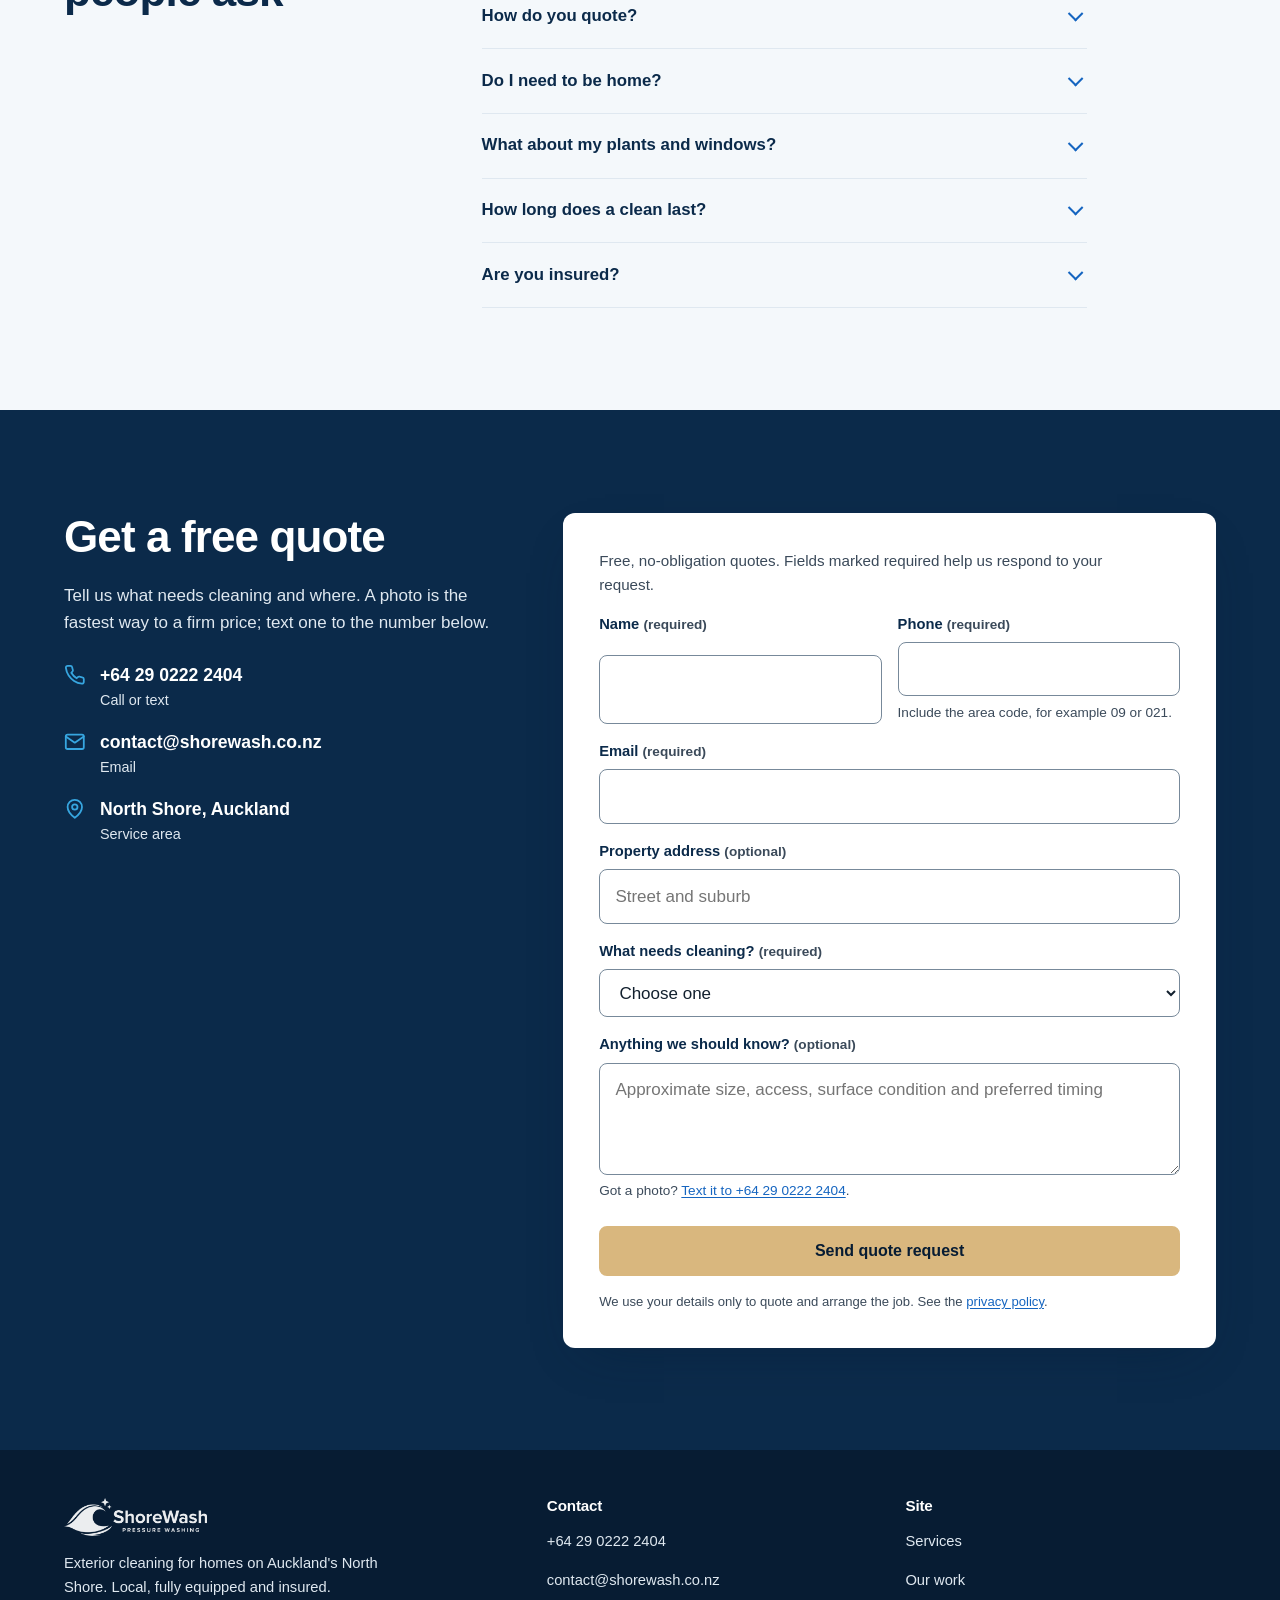
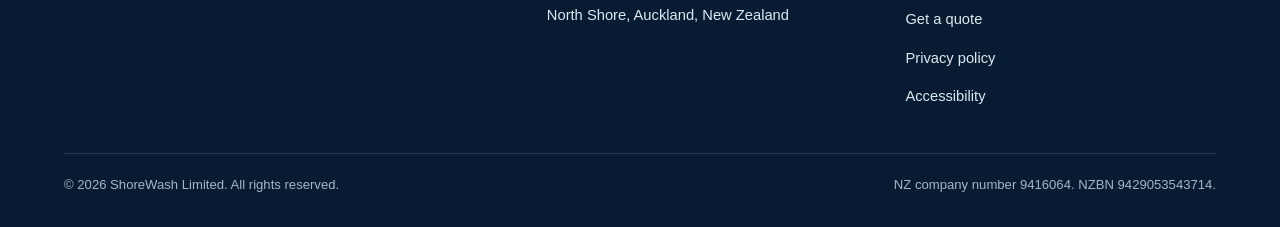
==== commit c5b8365a: "Compare sliders: drive from pointer events so touch works anywhere on the photo The native range inp" ====
--- a/index.html
+++ b/index.html
@@ -188,7 +188,7 @@
           <div class="compare-handle" aria-hidden="true"></div>
           <input class="compare-range" type="range" min="0" max="100" value="50" aria-label="Deck cleaning comparison">
         </div>
-        <figcaption class="compare-caption">Deck clean, North Shore. Use the slider to compare, or the arrow keys when selected.</figcaption>
+        <figcaption class="compare-caption">Deck clean, North Shore. Drag anywhere on the photo to compare, or use the arrow keys when selected.</figcaption>
       </figure>
     </div>
   </section>
--- a/assets/site.css
+++ b/assets/site.css
@@ -237,6 +237,9 @@
   --pos: 50%;
   isolation: isolate;
   margin-inline: auto;
+  touch-action: pan-y;
+  user-select: none;
+  -webkit-user-select: none;
 }
 @media (max-width: 860px) { .compare { max-height: none; } }
 .compare img {
@@ -245,6 +248,8 @@
   width: 100%;
   height: 100%;
   object-fit: cover;
+  -webkit-user-drag: none;
+  -webkit-touch-callout: none;
 }
 .compare .compare-before { clip-path: inset(0 calc(100% - var(--pos)) 0 0); }
 .compare-handle {
@@ -278,12 +283,12 @@
   height: 100%;
   margin: 0;
   opacity: 0;
-  cursor: ew-resize;
   z-index: 3;
   -webkit-appearance: none;
   appearance: none;
-  touch-action: pan-y;
-}
+}
+.compare-ready { cursor: ew-resize; }
+.compare-ready .compare-range { pointer-events: none; }
 .compare:focus-within { outline: 3px solid var(--ocean);
   box-shadow: 0 0 0 6px var(--white); outline-offset: 3px; }
 .compare-label {
@@ -583,8 +588,6 @@
 .compare:not(.compare-ready) img { position: static; height: 100%; clip-path: none; }
 .compare:not(.compare-ready) .compare-range,
 .compare:not(.compare-ready) .compare-handle { display: none; }
-.compare-ready .compare-range::-webkit-slider-thumb { -webkit-appearance: none; width: 2px; height: 100%; }
-.compare-ready .compare-range::-moz-range-thumb { width: 2px; height: 100%; border: 0; }
 .compare-label { background: var(--navy-deep); }
 .form-intro { font-size: 0.95rem; }
 .form-status { min-height: 1.6em; font-weight: 600; font-size: 0.95rem; }
